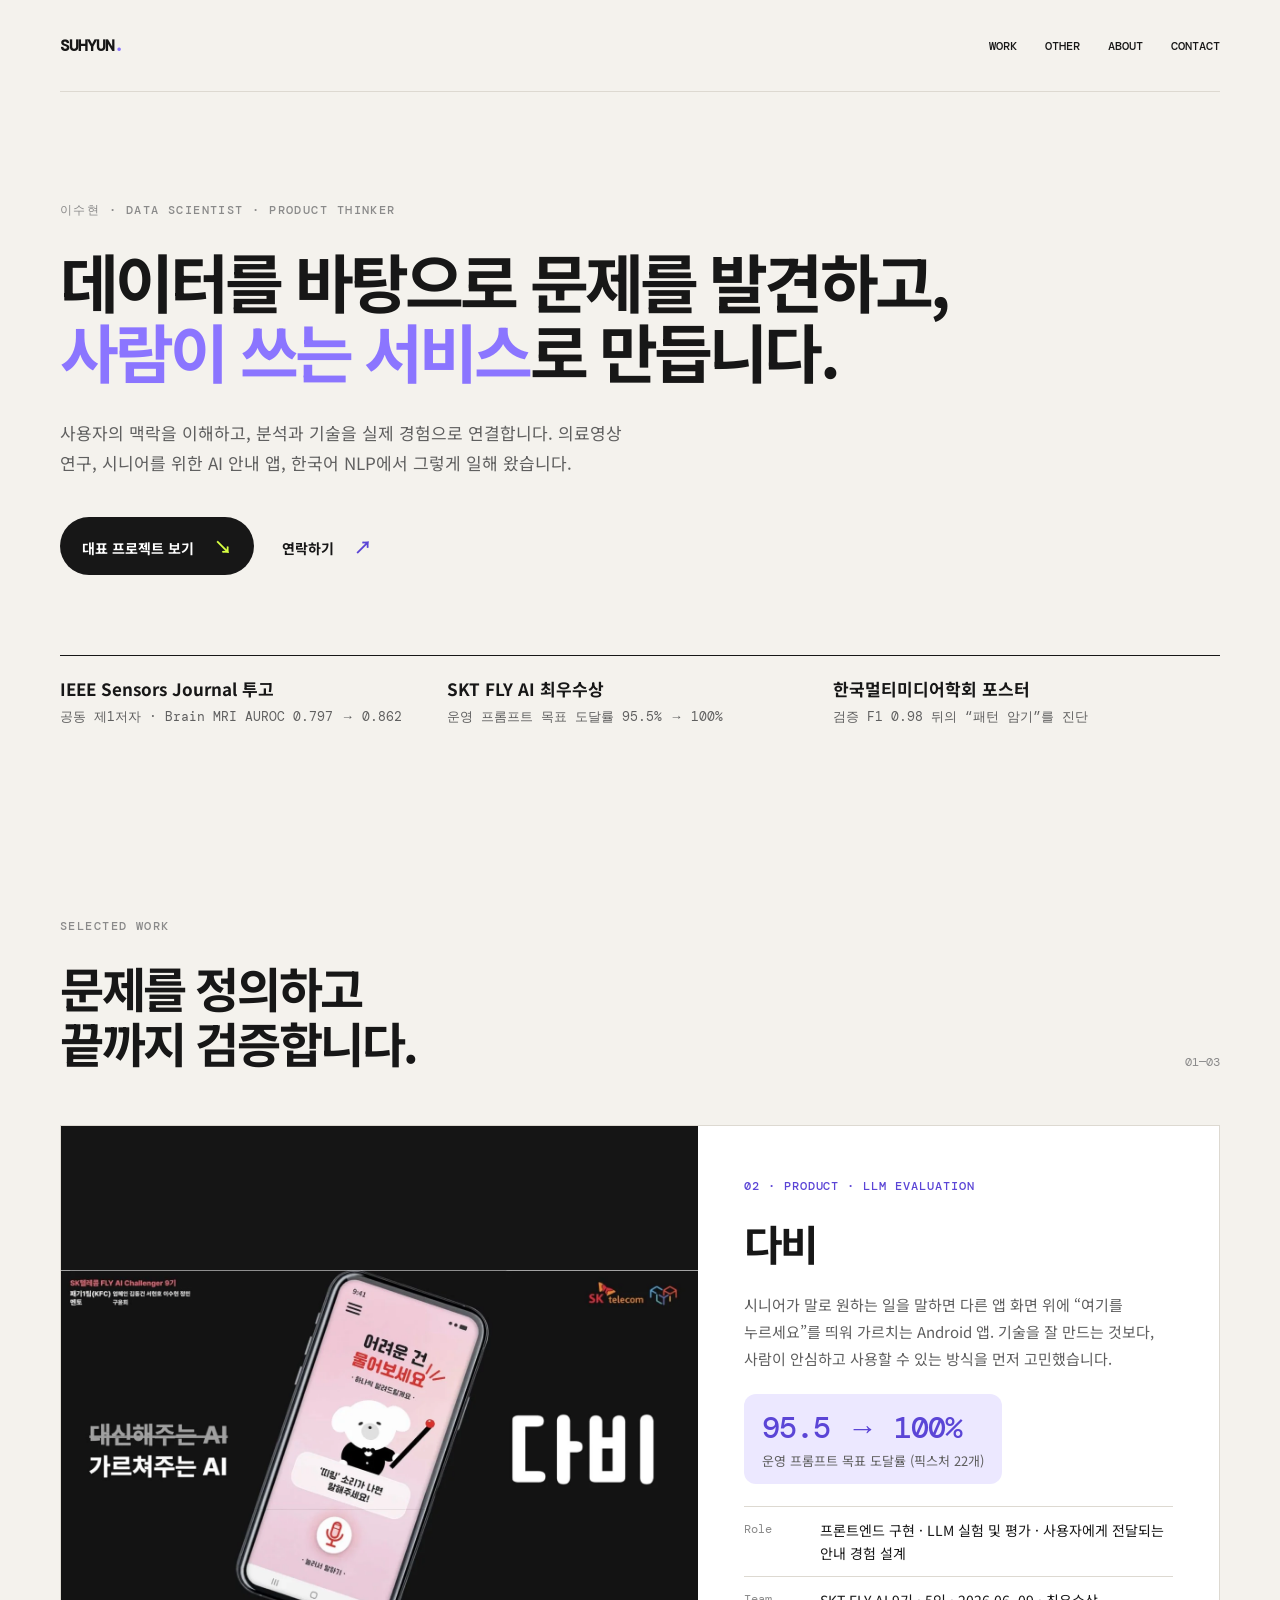
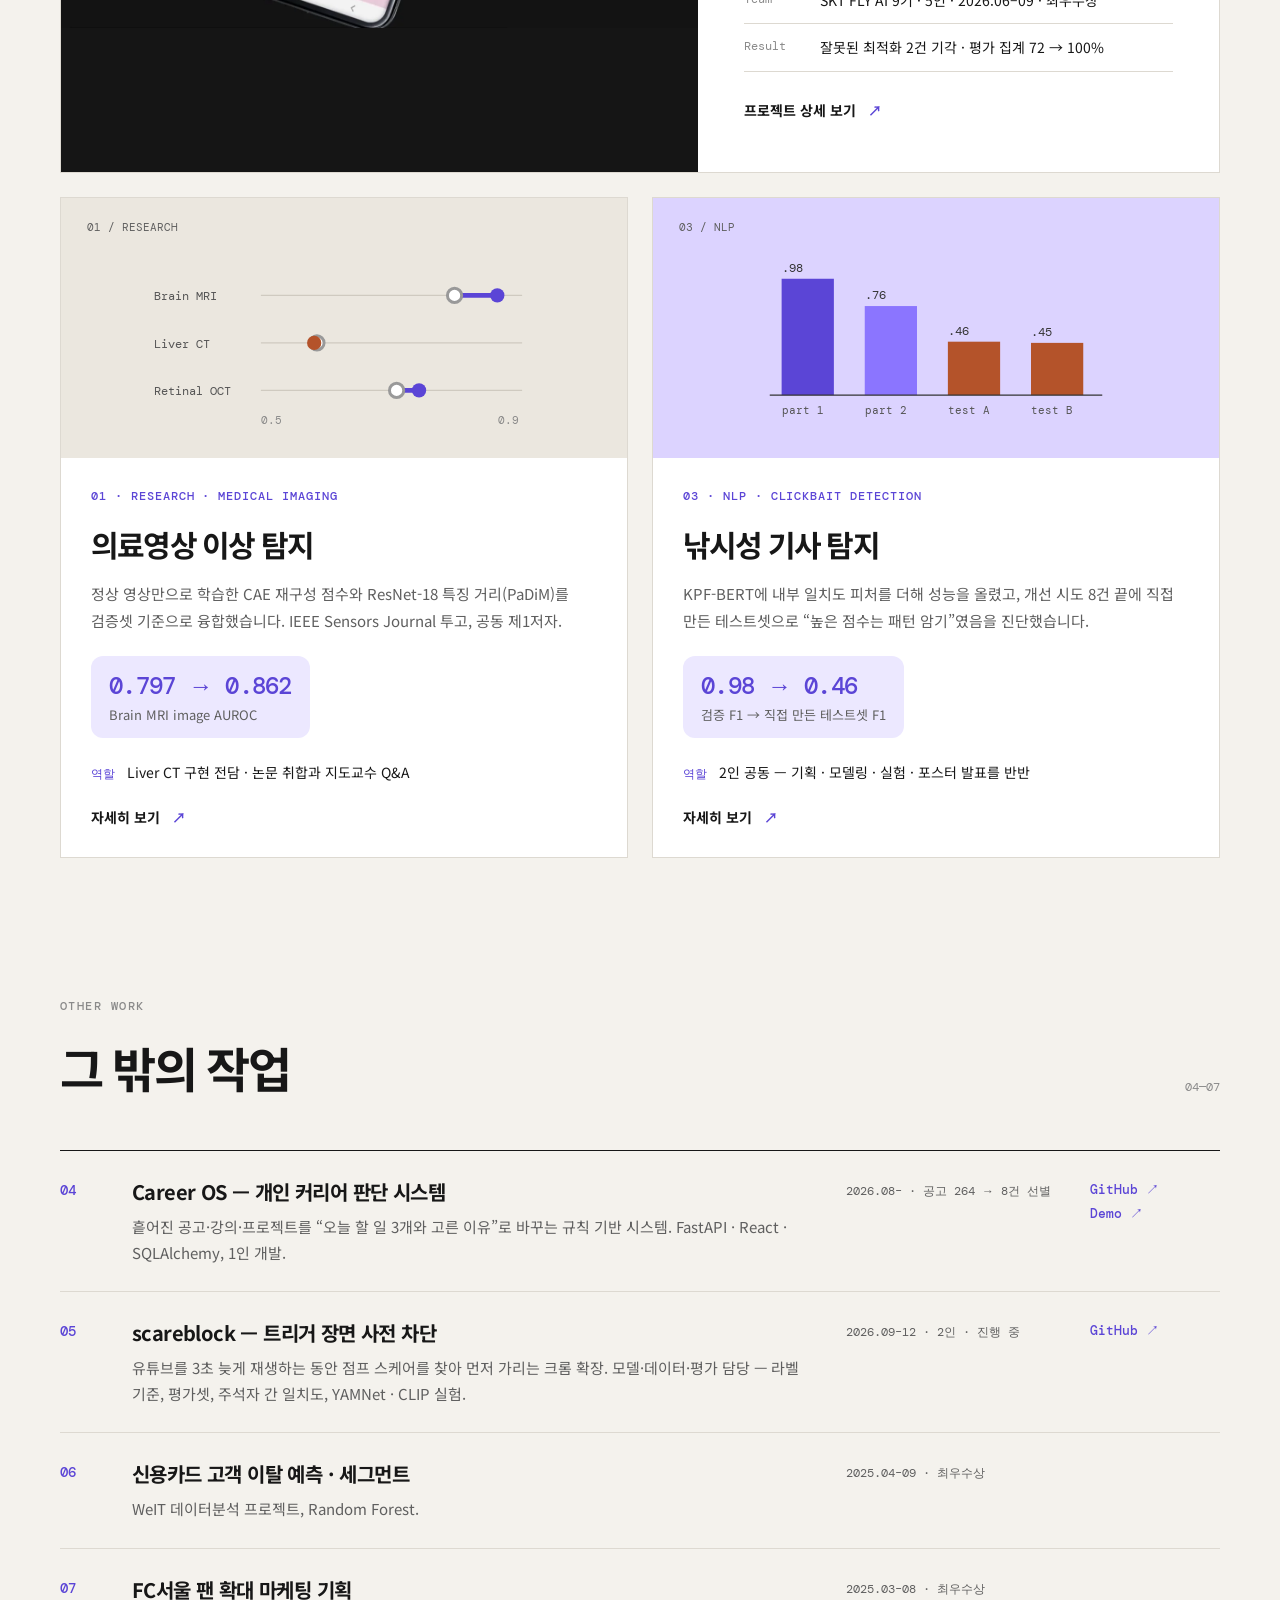
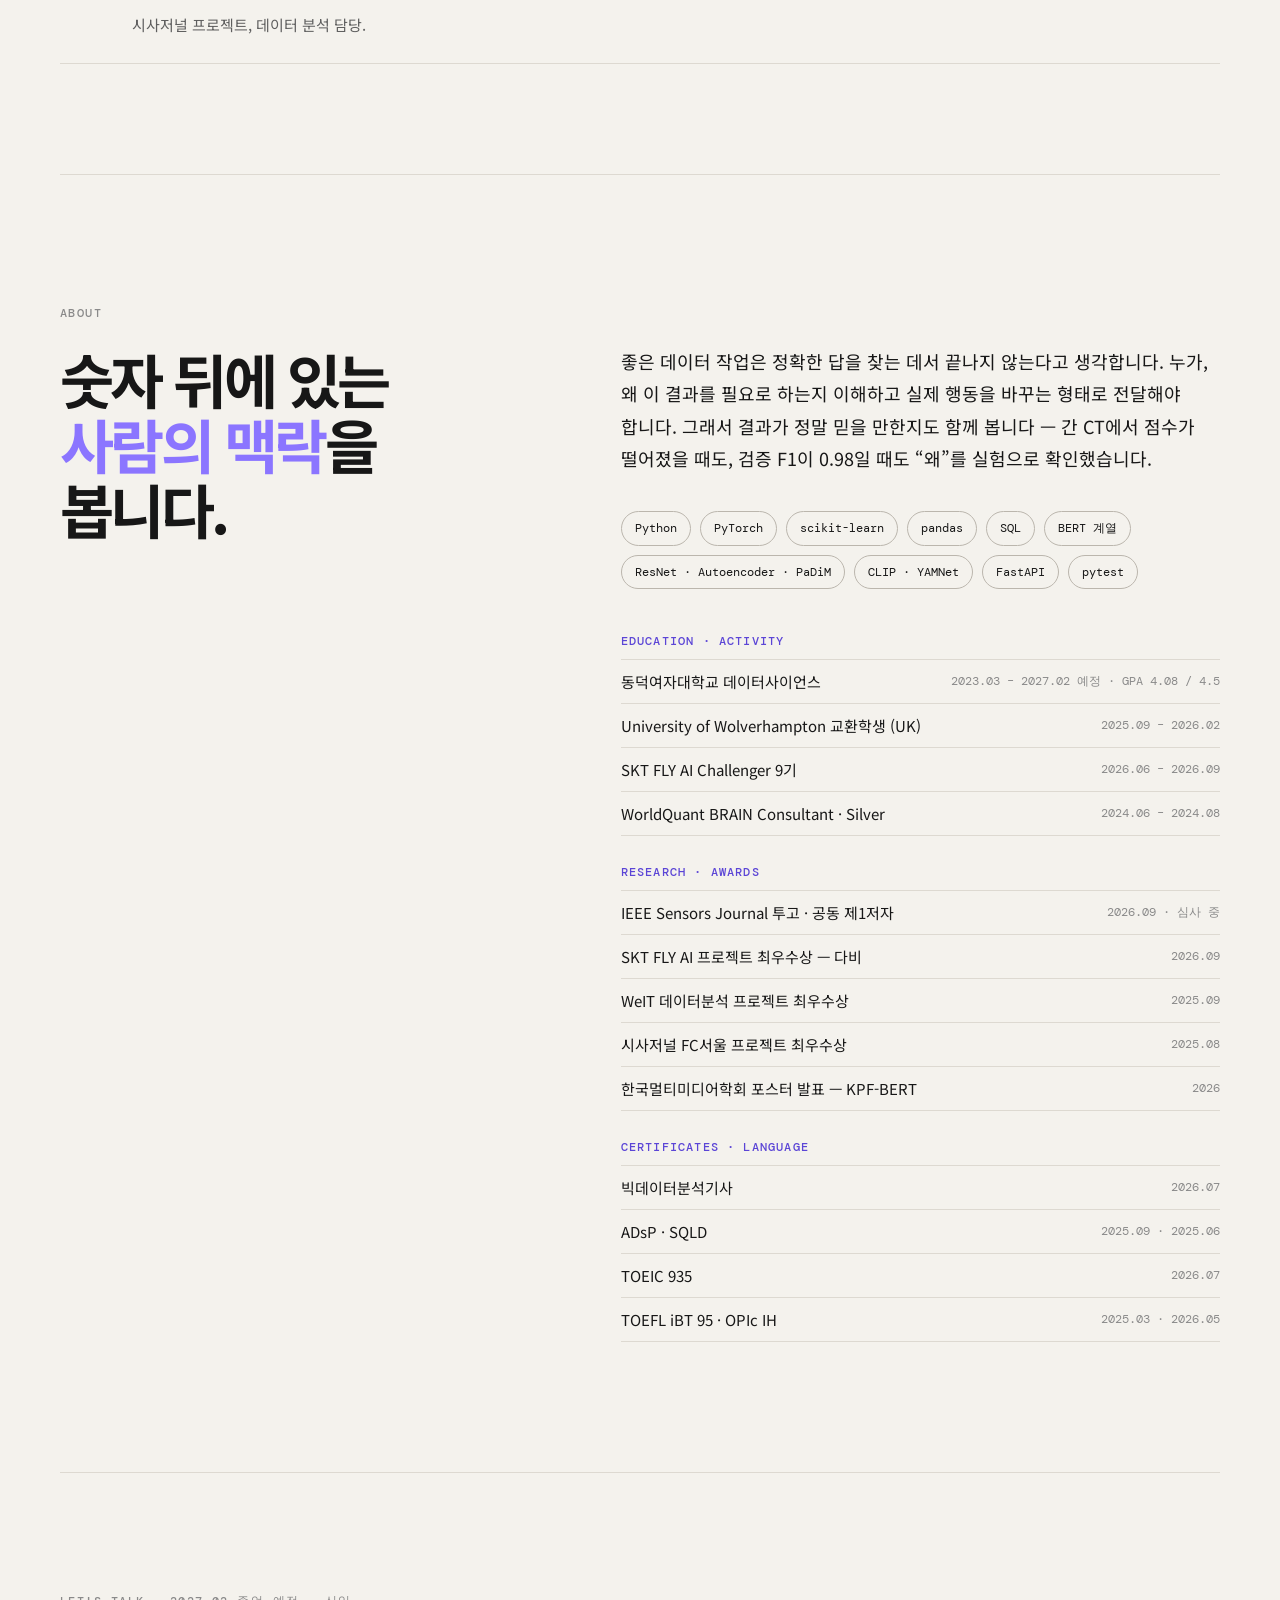
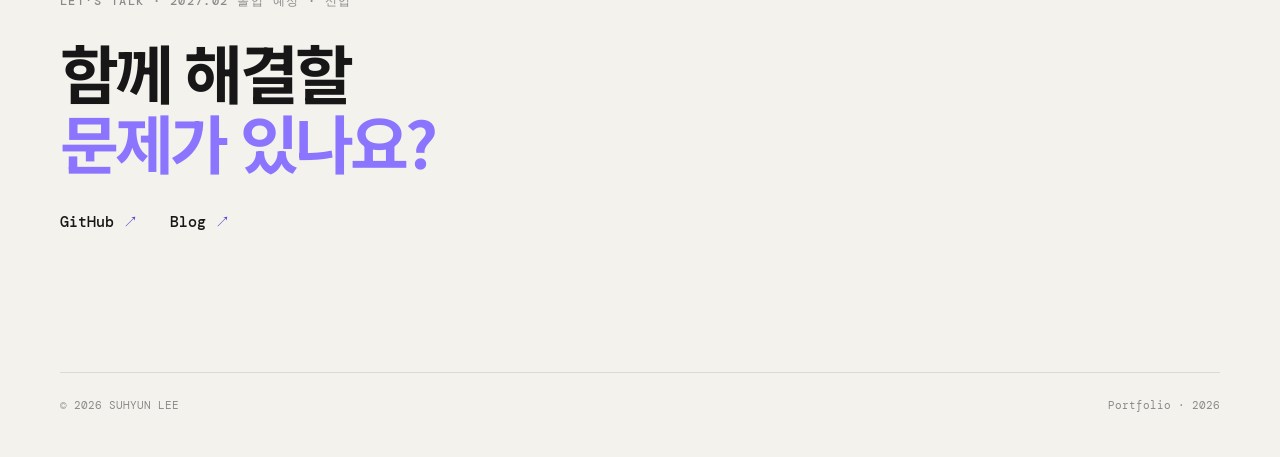
==== index.html @ e22edf0d "이수현 데이터 사이언티스트 포트폴리오 첫 배포 메인 + 대표 프로젝트 상세 3개(의료영상 이상 탐지 · 다비 · 낚시성 기사 탐지).  Co-Authored-By: Claude O" ====
<!doctype html>
<html lang="ko">
<head>
  <meta charset="UTF-8" />
  <meta name="viewport" content="width=device-width, initial-scale=1.0" />
  <meta name="description" content="이수현 — Data Scientist · Product Thinker. 데이터를 바탕으로 문제를 발견하고, 사람이 쓰는 서비스로 만듭니다." />
  <title>이수현 — Data Scientist</title>
  <link rel="preconnect" href="https://fonts.googleapis.com">
  <link rel="preconnect" href="https://fonts.gstatic.com" crossorigin>
  <link href="https://fonts.googleapis.com/css2?family=DM+Mono:wght@400;500&family=Manrope:wght@400;500;600;700;800&family=Noto+Sans+KR:wght@400;500;600;700;800&display=swap" rel="stylesheet">
  <link rel="stylesheet" href="style.css" />
</head>
<body>
  <header class="nav shell">
    <a class="brand" href="#top">SUHYUN<span>.</span></a>
    <nav aria-label="주요 메뉴">
      <a href="#work">Work</a><a href="#other">Other</a><a href="#about">About</a><a href="#contact">Contact</a>
    </nav>
  </header>

  <main id="top">
    <!-- HERO -->
    <section class="hero shell">
      <p class="eyebrow">이수현 · DATA SCIENTIST · PRODUCT THINKER</p>
      <h1>데이터를 바탕으로 문제를 발견하고,<br><em>사람이 쓰는 서비스</em>로 만듭니다.</h1>
      <p class="intro">사용자의 맥락을 이해하고, 분석과 기술을 실제 경험으로 연결합니다. 의료영상 연구, 시니어를 위한 AI 안내 앱, 한국어 NLP에서 그렇게 일해 왔습니다.</p>
      <div class="hero-actions"><a class="button primary" href="#work">대표 프로젝트 보기 <span>↘</span></a><a class="text-link" href="#contact">연락하기 <span>↗</span></a></div>
      <ul class="proof" aria-label="대표 성과">
        <li><b>IEEE Sensors Journal 투고</b><span>공동 제1저자 · Brain MRI AUROC 0.797 → 0.862</span></li>
        <li><b>SKT FLY AI 최우수상</b><span>운영 프롬프트 목표 도달률 95.5% → 100%</span></li>
        <li><b>한국멀티미디어학회 포스터</b><span>검증 F1 0.98 뒤의 “패턴 암기”를 진단</span></li>
      </ul>
    </section>

    <!-- SELECTED WORK -->
    <section class="work shell" id="work">
      <div class="section-heading"><div><p class="eyebrow">SELECTED WORK</p><h2>문제를 정의하고<br>끝까지 검증합니다.</h2></div><span class="count">01—03</span></div>

      <article class="project featured">
        <a class="project-visual shot" href="projects/davi.html" aria-label="다비 상세 보기">
          <img src="assets/davi-cover.webp" alt="다비 앱 첫 화면 — 대신해주는 AI가 아닌 가르쳐주는 AI" width="1400" height="788" loading="lazy">
        </a>
        <div class="project-copy">
          <p class="project-type">02 · PRODUCT · LLM EVALUATION</p>
          <h3>다비</h3>
          <p>시니어가 말로 원하는 일을 말하면 다른 앱 화면 위에 “여기를 누르세요”를 띄워 가르치는 Android 앱. 기술을 잘 만드는 것보다, 사람이 안심하고 사용할 수 있는 방식을 먼저 고민했습니다.</p>
          <div class="kpi"><b>95.5 → 100%</b><span>운영 프롬프트 목표 도달률 (픽스처 22개)</span></div>
          <dl>
            <div><dt>Role</dt><dd>프론트엔드 구현 · LLM 실험 및 평가 · 사용자에게 전달되는 안내 경험 설계</dd></div>
            <div><dt>Team</dt><dd>SKT FLY AI 9기 · 5인 · 2026.06–09 · 최우수상</dd></div>
            <div><dt>Result</dt><dd>잘못된 최적화 2건 기각 · 평가 집계 72 → 100%</dd></div>
          </dl>
          <a class="arrow-link" href="projects/davi.html">프로젝트 상세 보기 <span>↗</span></a>
        </div>
      </article>

      <div class="project-grid">
        <article class="project small">
          <a class="project-visual chart-visual" href="projects/anomaly-detection.html" aria-label="의료영상 이상 탐지 상세 보기">
            <span class="visual-label">01 / RESEARCH</span>
            <svg viewBox="0 0 320 150" role="img" aria-label="Image AUROC, 재구성 단독 대비 제안 방법: Brain MRI 0.797에서 0.862, Liver CT 0.586에서 0.582, Retinal OCT 0.708에서 0.742">
              <g font-family="DM Mono" font-size="10" fill="#555">
                <text x="0" y="38">Brain MRI</text><text x="0" y="78">Liver CT</text><text x="0" y="118">Retinal OCT</text>
              </g>
              <g stroke="#cfcac0"><line x1="90" y1="34" x2="310" y2="34"/><line x1="90" y1="74" x2="310" y2="74"/><line x1="90" y1="114" x2="310" y2="114"/></g>
              <line x1="253.1" y1="34" x2="289.1" y2="34" stroke="#5b45d6" stroke-width="4"/>
              <line x1="134.9" y1="74" x2="137.2" y2="74" stroke="#b4532a" stroke-width="4"/>
              <line x1="204.3" y1="114" x2="223.2" y2="114" stroke="#5b45d6" stroke-width="4"/>
              <g fill="#fff" stroke="#999" stroke-width="2.5"><circle cx="253.1" cy="34" r="6"/><circle cx="137.2" cy="74" r="6"/><circle cx="204.3" cy="114" r="6"/></g>
              <circle cx="289.1" cy="34" r="6" fill="#5b45d6"/><circle cx="134.9" cy="74" r="6" fill="#b4532a"/><circle cx="223.2" cy="114" r="6" fill="#5b45d6"/>
              <g font-family="DM Mono" font-size="9" fill="#888"><text x="90" y="142">0.5</text><text x="290" y="142">0.9</text></g>
            </svg>
          </a>
          <div class="project-copy">
            <p class="project-type">01 · RESEARCH · MEDICAL IMAGING</p>
            <h3>의료영상 이상 탐지</h3>
            <p>정상 영상만으로 학습한 CAE 재구성 점수와 ResNet-18 특징 거리(PaDiM)를 검증셋 기준으로 융합했습니다. IEEE Sensors Journal 투고, 공동 제1저자.</p>
            <div class="kpi small"><b>0.797 → 0.862</b><span>Brain MRI image AUROC</span></div>
            <p class="role"><b>역할</b> Liver CT 구현 전담 · 논문 취합과 지도교수 Q&amp;A</p>
            <a class="arrow-link" href="projects/anomaly-detection.html">자세히 보기 <span>↗</span></a>
          </div>
        </article>

        <article class="project small">
          <a class="project-visual chart-visual lav" href="projects/clickbait.html" aria-label="낚시성 기사 탐지 상세 보기">
            <span class="visual-label">03 / NLP</span>
            <svg viewBox="0 0 320 150" role="img" aria-label="KPF-BERT F1: 검증셋 part 1 0.98, part 2 0.76, 직접 만든 테스트셋 A 0.46, B 0.45">
              <g font-family="DM Mono" font-size="10" fill="#333">
                <rect x="30" y="20" width="44" height="98" fill="#5b45d6"/><text x="30" y="14">.98</text>
                <rect x="100" y="43" width="44" height="75" fill="#8b75ff"/><text x="100" y="37">.76</text>
                <rect x="170" y="73" width="44" height="45" fill="#b4532a"/><text x="170" y="67">.46</text>
                <rect x="240" y="74" width="44" height="44" fill="#b4532a"/><text x="240" y="68">.45</text>
                <g font-size="9" fill="#555"><text x="30" y="134">part 1</text><text x="100" y="134">part 2</text><text x="170" y="134">test A</text><text x="240" y="134">test B</text></g>
              </g>
              <line x1="20" y1="118" x2="300" y2="118" stroke="#333"/>
            </svg>
          </a>
          <div class="project-copy">
            <p class="project-type">03 · NLP · CLICKBAIT DETECTION</p>
            <h3>낚시성 기사 탐지</h3>
            <p>KPF-BERT에 내부 일치도 피처를 더해 성능을 올렸고, 개선 시도 8건 끝에 직접 만든 테스트셋으로 “높은 점수는 패턴 암기”였음을 진단했습니다.</p>
            <div class="kpi small"><b>0.98 → 0.46</b><span>검증 F1 → 직접 만든 테스트셋 F1</span></div>
            <p class="role"><b>역할</b> 2인 공동 — 기획 · 모델링 · 실험 · 포스터 발표를 반반</p>
            <a class="arrow-link" href="projects/clickbait.html">자세히 보기 <span>↗</span></a>
          </div>
        </article>
      </div>
    </section>

    <!-- OTHER WORK -->
    <section class="other shell" id="other">
      <div class="section-heading"><div><p class="eyebrow">OTHER WORK</p><h2>그 밖의 작업</h2></div><span class="count">04—07</span></div>
      <ul class="other-list">
        <li>
          <span class="num">04</span>
          <div><h3>Career OS — 개인 커리어 판단 시스템</h3><p>흩어진 공고·강의·프로젝트를 “오늘 할 일 3개와 고른 이유”로 바꾸는 규칙 기반 시스템. FastAPI · React · SQLAlchemy, 1인 개발.</p></div>
          <span class="meta">2026.08– · 공고 264 → 8건 선별</span>
          <span class="links"><a href="https://github.com/nocked115/career-os-portfolio" target="_blank" rel="noopener">GitHub ↗</a><a href="https://nocked115.github.io/career-os-portfolio/" target="_blank" rel="noopener">Demo ↗</a></span>
        </li>
        <li>
          <span class="num">05</span>
          <div><h3>scareblock — 트리거 장면 사전 차단</h3><p>유튜브를 3초 늦게 재생하는 동안 점프 스케어를 찾아 먼저 가리는 크롬 확장. 모델·데이터·평가 담당 — 라벨 기준, 평가셋, 주석자 간 일치도, YAMNet · CLIP 실험.</p></div>
          <span class="meta">2026.09–12 · 2인 · 진행 중</span>
          <span class="links"><a href="https://github.com/scareblock/scareblock" target="_blank" rel="noopener">GitHub ↗</a></span>
        </li>
        <li>
          <span class="num">06</span>
          <div><h3>신용카드 고객 이탈 예측 · 세그먼트</h3><p>WeIT 데이터분석 프로젝트, Random Forest. <!-- TODO: 데이터 규모 · 본인 역할 · 성능 지표 --></p></div>
          <span class="meta">2025.04–09 · 최우수상</span>
          <span class="links"></span>
        </li>
        <li>
          <span class="num">07</span>
          <div><h3>FC서울 팬 확대 마케팅 기획</h3><p>시사저널 프로젝트, 데이터 분석 담당. <!-- TODO: 분석 데이터 · 핵심 인사이트 --></p></div>
          <span class="meta">2025.03–08 · 최우수상</span>
          <span class="links"></span>
        </li>
      </ul>
    </section>

    <!-- ABOUT -->
    <section class="about shell" id="about">
      <div><p class="eyebrow">ABOUT</p><h2>숫자 뒤에 있는<br><em>사람의 맥락</em>을<br>봅니다.</h2></div>
      <div class="about-copy">
        <p>좋은 데이터 작업은 정확한 답을 찾는 데서 끝나지 않는다고 생각합니다. 누가, 왜 이 결과를 필요로 하는지 이해하고 실제 행동을 바꾸는 형태로 전달해야 합니다. 그래서 결과가 정말 믿을 만한지도 함께 봅니다 — 간 CT에서 점수가 떨어졌을 때도, 검증 F1이 0.98일 때도 “왜”를 실험으로 확인했습니다.</p>
        <div class="skills" aria-label="기술 스택">
          <span>Python</span><span>PyTorch</span><span>scikit-learn</span><span>pandas</span><span>SQL</span><span>BERT 계열</span><span>ResNet · Autoencoder · PaDiM</span><span>CLIP · YAMNet</span><span>FastAPI</span><span>pytest</span>
        </div>
        <div class="facts">
          <div><h4>Education · Activity</h4><ul>
            <li>동덕여자대학교 데이터사이언스 <small>2023.03 – 2027.02 예정 · GPA 4.08 / 4.5</small></li>
            <li>University of Wolverhampton 교환학생 (UK) <small>2025.09 – 2026.02</small></li>
            <li>SKT FLY AI Challenger 9기 <small>2026.06 – 2026.09</small></li>
            <li>WorldQuant BRAIN Consultant · Silver <small>2024.06 – 2024.08</small></li>
          </ul></div>
          <div><h4>Research · Awards</h4><ul>
            <li>IEEE Sensors Journal 투고 · 공동 제1저자 <small>2026.09 · 심사 중</small></li>
            <li>SKT FLY AI 프로젝트 최우수상 — 다비 <small>2026.09</small></li>
            <li>WeIT 데이터분석 프로젝트 최우수상 <small>2025.09</small></li>
            <li>시사저널 FC서울 프로젝트 최우수상 <small>2025.08</small></li>
            <li>한국멀티미디어학회 포스터 발표 — KPF-BERT <small>2026</small></li>
          </ul></div>
          <div><h4>Certificates · Language</h4><ul>
            <li>빅데이터분석기사 <small>2026.07</small></li>
            <li>ADsP · SQLD <small>2025.09 · 2025.06</small></li>
            <li>TOEIC 935 <small>2026.07</small></li>
            <li>TOEFL iBT 95 · OPIc IH <small>2025.03 · 2026.05</small></li>
          </ul></div>
        </div>
      </div>
    </section>

    <!-- CONTACT -->
    <section class="contact shell" id="contact">
      <p class="eyebrow">LET'S TALK · 2027.02 졸업 예정 · 신입</p>
      <h2>함께 해결할<br><em>문제가 있나요?</em></h2>
      <!-- TODO: 실제 이메일로 교체 (href="mailto:...") -->
      <!-- <a class="contact-mail" href="mailto:EMAIL">EMAIL <span class="arrow">↗</span></a> -->
      <ul class="contact-links">
        <li><a href="https://github.com/nocked115" target="_blank" rel="noopener">GitHub <span>↗</span></a></li>
        <li><a href="https://velog.io/@hyunnnsle/posts" target="_blank" rel="noopener">Blog <span>↗</span></a></li>
        <!-- TODO: 이력서 PDF 링크 -->
        <!-- <li><a href="RESUME.pdf" target="_blank" rel="noopener">Resume <span>↗</span></a></li> -->
      </ul>
    </section>
  </main>
  <footer class="shell"><span>© 2026 SUHYUN LEE</span><span>Portfolio · 2026</span></footer>
  <script src="script.js"></script>
</body>
</html>
---- style.css ----
:root {
  --ink: #171717;
  --muted: #5f5f5f;
  --soft: #8a8a8a;
  --line: #ddd9d1;
  --paper: #f4f2ed;
  --card: #ffffff;
  --acid: #d7ff42;
  --lav: #dcd3ff;
  --violet: #8b75ff;      /* 큰 글씨 · 장식용 */
  --violet-ink: #5b45d6;  /* 작은 글씨용 (대비 확보) */
  --warn: #b4532a;
  --warn-soft: #f7e8e1;
  --violet-soft: #ece8ff;
}

* { box-sizing: border-box; }
html { scroll-behavior: smooth; }
body { margin: 0; background: var(--paper); color: var(--ink); font-family: 'Noto Sans KR', 'Manrope', sans-serif; -webkit-font-smoothing: antialiased; word-break: keep-all; overflow-wrap: break-word; }
a { color: inherit; text-decoration: none; }
a:focus-visible { outline: 2px solid var(--violet-ink); outline-offset: 3px; }
img { max-width: 100%; height: auto; display: block; }
.shell { width: min(1160px, calc(100% - 48px)); margin: auto; }

/* NAV */
.nav { height: 92px; display: flex; align-items: center; justify-content: space-between; border-bottom: 1px solid var(--line); }
.brand { font: 700 16px 'DM Mono'; letter-spacing: -.06em; }
.brand span { color: var(--violet); }
.nav nav { display: flex; gap: 28px; font: 500 12px 'DM Mono'; text-transform: uppercase; }
.nav nav a:hover { color: var(--violet-ink); }

/* HERO */
.hero { padding: 110px 0 90px; display: flex; flex-direction: column; justify-content: center; }
.eyebrow { font: 500 12px 'DM Mono'; letter-spacing: .12em; color: var(--soft); margin: 0 0 26px; }
.hero h1, .about h2, .contact h2 { font-size: clamp(34px, 5vw, 66px); line-height: 1.1; letter-spacing: -.06em; margin: 0; font-weight: 700; }
.hero h1 em, .about h2 em, .contact h2 em { font-style: normal; color: var(--violet); }
.intro { max-width: 600px; color: var(--muted); line-height: 1.8; margin: 32px 0 38px; font-size: 17px; }
.hero-actions { display: flex; align-items: center; gap: 28px; flex-wrap: wrap; }
.button { padding: 16px 22px; border-radius: 100px; font-size: 14px; font-weight: 700; }
.button.primary { background: var(--ink); color: white; }
.button span, .text-link span, .contact-mail span.arrow { color: var(--acid); margin-left: 16px; font-size: 18px; }
.text-link { font-size: 14px; font-weight: 700; }
.text-link span { color: var(--violet-ink); }
.proof { list-style: none; padding: 0; margin: 80px 0 0; display: grid; grid-template-columns: repeat(3, 1fr); border-top: 1px solid var(--ink); }
.proof li { padding: 20px 24px 0 0; display: flex; flex-direction: column; gap: 6px; }
.proof b { font-size: 17px; }
.proof span { font: 13px 'DM Mono'; color: var(--muted); line-height: 1.6; }

/* SECTIONS */
.work { padding: 100px 0; }
.section-heading { display: flex; justify-content: space-between; align-items: end; margin-bottom: 55px; gap: 24px; }
.section-heading h2 { font-size: clamp(32px, 4vw, 48px); line-height: 1.15; letter-spacing: -.05em; margin: 0; }
.count { font: 12px 'DM Mono'; color: var(--soft); }

/* PROJECT CARDS */
.project { display: grid; grid-template-columns: 1.1fr .9fr; background: var(--card); border: 1px solid var(--line); }
.project-visual { min-height: 440px; position: relative; overflow: hidden; display: block; }
.project-visual.shot { background: #151515; display: flex; align-items: center; }
.project-visual.shot img { width: 100%; transition: transform .4s ease; }
.project-visual.shot:hover img { transform: scale(1.02); }
.chart-visual { background: #ebe7df; display: flex; align-items: center; justify-content: center; padding: 56px 28px 24px; }
.chart-visual.lav { background: var(--lav); }
.chart-visual svg { width: 100%; max-width: 380px; }
.visual-label { position: absolute; top: 22px; left: 26px; font: 11px 'DM Mono'; color: var(--muted); }
.project-copy { padding: 52px 46px; display: flex; flex-direction: column; align-items: flex-start; }
.project-type { font: 500 12px 'DM Mono'; color: var(--violet-ink); letter-spacing: .08em; margin: 0 0 18px; }
.project h3 { font-size: 42px; letter-spacing: -.06em; margin: 0 0 18px; }
.project-copy > p:not(.project-type) { color: var(--muted); line-height: 1.8; font-size: 15px; margin: 0 0 22px; }
.kpi { background: var(--violet-soft); border-radius: 12px; padding: 14px 18px; margin: 0 0 22px; display: flex; flex-direction: column; gap: 4px; }
.kpi b { font: 500 30px 'DM Mono'; color: var(--violet-ink); letter-spacing: -.03em; }
.kpi span { font-size: 13px; color: var(--muted); }
.kpi.small b { font-size: 24px; }
.project dl { width: 100%; margin: auto 0 28px; border-top: 1px solid var(--line); }
.project dl div { display: flex; gap: 12px; padding: 12px 0; border-bottom: 1px solid var(--line); font-size: 14px; }
.project dt { width: 64px; flex: none; color: var(--soft); font: 12px 'DM Mono'; padding-top: 2px; }
.project dd { margin: 0; line-height: 1.6; }
.role { font-size: 14px !important; color: var(--ink) !important; }
.role b { font: 500 12px 'DM Mono'; color: var(--violet-ink); margin-right: 8px; }
.arrow-link { font-size: 14px; font-weight: 700; margin-top: auto; }
.arrow-link span { color: var(--violet-ink); margin-left: 8px; }
.project-grid { display: grid; grid-template-columns: 1fr 1fr; gap: 24px; margin-top: 24px; }
.project.small { display: flex; flex-direction: column; }
.project.small .project-visual { min-height: 260px; }
.project.small .project-copy { padding: 30px; flex: 1; }
.project.small h3 { font-size: 30px; margin-bottom: 14px; }

/* OTHER WORK */
.other { padding: 40px 0 110px; }
.other-list { list-style: none; margin: 0; padding: 0; border-top: 1px solid var(--ink); }
.other-list li { display: grid; grid-template-columns: 48px 1fr 220px 130px; gap: 24px; padding: 26px 0; border-bottom: 1px solid var(--line); align-items: start; }
.other-list .num { font: 500 14px 'DM Mono'; color: var(--violet-ink); padding-top: 4px; }
.other-list h3 { font-size: 20px; margin: 0 0 8px; letter-spacing: -.03em; }
.other-list p { margin: 0; color: var(--muted); line-height: 1.7; font-size: 15px; }
.other-list .meta { font: 12px 'DM Mono'; color: var(--muted); padding-top: 5px; line-height: 1.6; }
.other-list .links { display: flex; flex-direction: column; gap: 6px; font: 500 13px 'DM Mono'; padding-top: 4px; }
.other-list .links a { color: var(--violet-ink); }
.todo { display: inline-block; font: 500 12px 'DM Mono'; color: var(--warn); background: var(--warn-soft); border-radius: 6px; padding: 2px 8px; }

/* ABOUT */
.about { padding: 130px 0; display: grid; grid-template-columns: .9fr 1.1fr; gap: 70px; border-top: 1px solid var(--line); }
.about h2 { font-size: clamp(36px, 4.6vw, 64px); }
.about-copy { padding-top: 40px; }
.about-copy > p { font-size: 18px; line-height: 1.8; margin: 0 0 36px; }
.skills { display: flex; flex-wrap: wrap; gap: 9px; margin-bottom: 44px; }
.skills span { border: 1px solid #bbb6ad; border-radius: 100px; padding: 8px 13px; font: 12px 'DM Mono'; }
.facts { display: grid; gap: 28px; }
.facts h4 { font: 500 12px 'DM Mono'; letter-spacing: .1em; color: var(--violet-ink); text-transform: uppercase; margin: 0 0 10px; }
.facts ul { list-style: none; margin: 0; padding: 0; border-top: 1px solid var(--line); }
.facts li { padding: 11px 0; border-bottom: 1px solid var(--line); font-size: 15px; display: flex; justify-content: space-between; gap: 16px; }
.facts small { font: 12px 'DM Mono'; color: var(--soft); white-space: nowrap; padding-top: 2px; }

/* CONTACT */
.contact { padding: 120px 0 140px; border-top: 1px solid var(--line); }
.contact-mail { display: inline-block; margin-top: 50px; font: 500 clamp(22px, 3vw, 40px) 'DM Mono'; border-bottom: 1px solid var(--ink); padding-bottom: 8px; }
.contact-links { list-style: none; padding: 0; margin: 36px 0 0; display: flex; gap: 32px; flex-wrap: wrap; font: 500 15px 'DM Mono'; }
.contact-links span { color: var(--violet-ink); }
footer { border-top: 1px solid var(--line); padding: 25px 0 45px; display: flex; justify-content: space-between; color: var(--soft); font: 11px 'DM Mono'; }

/* ===== PROJECT DETAIL PAGES ===== */
.back { font: 500 12px 'DM Mono'; text-transform: uppercase; }
.case-hero { padding: 90px 0 60px; }
.case-hero h1 { font-size: clamp(36px, 5.2vw, 68px); line-height: 1.15; letter-spacing: -.055em; margin: 0 0 24px; }
.case-hero h1 em { font-style: normal; color: var(--violet); }
.case-hero .lede { font-size: 18px; line-height: 1.8; color: var(--muted); max-width: 760px; margin: 0; }
.case-meta { display: grid; grid-template-columns: repeat(4, 1fr); margin: 48px 0 0; border-top: 1px solid var(--ink); }
.case-meta div { padding: 16px 20px 0 0; }
.case-meta dt { font: 500 11px 'DM Mono'; letter-spacing: .1em; color: var(--soft); margin-bottom: 6px; }
.case-meta dd { margin: 0; font-size: 15px; line-height: 1.6; }
.kpi-row { display: grid; grid-template-columns: repeat(3, 1fr); gap: 16px; margin: 0 0 20px; }
.kpi-row .kpi { margin: 0; background: var(--card); border: 1px solid var(--line); }
.kpi-row .kpi.warn b { color: var(--warn); }
.case-section { display: grid; grid-template-columns: 220px 1fr; gap: 48px; padding: 64px 0; border-top: 1px solid var(--line); }
.case-section > h2 { font: 500 13px 'DM Mono'; letter-spacing: .1em; color: var(--violet-ink); margin: 6px 0 0; text-transform: uppercase; }
.case-section > h2 small { display: block; font-family: 'Noto Sans KR'; font-size: 22px; letter-spacing: -.03em; color: var(--ink); text-transform: none; margin-top: 8px; font-weight: 700; }
.case-body > p { font-size: 17px; line-height: 1.85; margin: 0 0 20px; }
.case-body h3 { font-size: 22px; letter-spacing: -.03em; margin: 36px 0 12px; }
.case-body h3:first-child { margin-top: 0; }
.case-body ul.bullets { margin: 0 0 20px; padding-left: 20px; }
.case-body ul.bullets li { font-size: 16px; line-height: 1.8; margin-bottom: 6px; }
.case-body ul.bullets li::marker { color: var(--violet-ink); }
.note { font-size: 14px !important; color: var(--muted); background: #ebe7df; border-radius: 10px; padding: 12px 16px; line-height: 1.7 !important; }
.steps { display: grid; grid-template-columns: repeat(3, 1fr); gap: 14px; margin: 8px 0 24px; counter-reset: step; }
.steps > div { background: var(--card); border: 1px solid var(--line); border-radius: 14px; padding: 20px; display: flex; flex-direction: column; gap: 8px; }
.steps b { font: 500 11px 'DM Mono'; color: var(--violet-ink); letter-spacing: .1em; }
.steps h4 { margin: 0; font-size: 19px; letter-spacing: -.02em; }
.steps p { margin: 0; font-size: 14px; color: var(--muted); line-height: 1.7; }
.steps code { font: 12px 'DM Mono'; color: var(--violet-ink); background: var(--violet-soft); border-radius: 6px; padding: 8px 10px; margin-top: auto; white-space: pre-wrap; }
.table-wrap { overflow-x: auto; margin: 8px 0 24px; }
table { width: 100%; border-collapse: collapse; font-size: 15px; min-width: 520px; }
th { text-align: left; font: 500 12px 'DM Mono'; color: var(--soft); padding: 10px 12px 10px 0; border-bottom: 1px solid var(--ink); }
td { padding: 12px 12px 12px 0; border-bottom: 1px solid var(--line); line-height: 1.55; vertical-align: top; }
td.num, th.num { text-align: right; font-family: 'DM Mono'; }
td.good { color: var(--violet-ink); font-weight: 600; }
td.bad { color: var(--warn); }
.figure { margin: 8px 0 28px; }
.figure img, .figure svg { border-radius: 14px; background: var(--card); border: 1px solid var(--line); width: 100%; }
.figure.dark img { background: #151515; }
.figure figcaption { font-size: 13px; color: var(--muted); margin-top: 10px; line-height: 1.6; }
.figure-pair { display: grid; grid-template-columns: 1.25fr 1fr; gap: 16px; align-items: start; }
.cards { display: grid; grid-template-columns: repeat(2, 1fr); gap: 14px; margin: 8px 0 24px; }
.cards > div { background: var(--card); border: 1px solid var(--line); border-radius: 14px; padding: 20px 22px; }
.cards h4 { margin: 0 0 8px; font-size: 17px; letter-spacing: -.02em; }
.cards p { margin: 0; font-size: 14px; color: var(--muted); line-height: 1.75; }
.cards .tag { font: 500 11px 'DM Mono'; color: var(--violet-ink); display: block; margin-bottom: 8px; letter-spacing: .08em; }
.lessons { background: var(--ink); color: #fff; border-radius: 16px; padding: 28px 30px; display: grid; grid-template-columns: repeat(3, 1fr); gap: 28px; }
.lessons b { font: 500 11px 'DM Mono'; color: var(--acid); letter-spacing: .1em; display: block; margin-bottom: 8px; }
.lessons p { margin: 0; font-size: 17px; font-weight: 700; line-height: 1.6; }
.case-next { display: flex; justify-content: space-between; gap: 20px; padding: 48px 0 60px; border-top: 1px solid var(--ink); font-weight: 700; }
.case-next a span { color: var(--violet-ink); }
.case-next small { display: block; font: 12px 'DM Mono'; color: var(--soft); margin-bottom: 6px; font-weight: 400; }

@media (max-width: 900px) {
  .other-list li { grid-template-columns: 40px 1fr; }
  .other-list .meta, .other-list .links { grid-column: 2; padding-top: 0; }
  .other-list .links { flex-direction: row; gap: 16px; }
  .case-section { grid-template-columns: 1fr; gap: 20px; }
  .case-meta { grid-template-columns: repeat(2, 1fr); }
  .figure-pair { grid-template-columns: 1fr; }
}
@media (max-width: 720px) {
  .shell { width: min(100% - 32px, 560px); }
  .nav { height: 74px; }
  .nav nav { gap: 14px; font-size: 11px; }
  .hero { padding: 72px 0 60px; }
  .proof { grid-template-columns: 1fr; margin-top: 56px; }
  .project, .about { grid-template-columns: 1fr; }
  .project-visual { min-height: 0; }
  .project-visual.shot { min-height: 0; }
  .chart-visual { min-height: 240px !important; }
  .project-copy { padding: 30px 22px; }
  .project h3 { font-size: 34px; }
  .project-grid { grid-template-columns: 1fr; }
  .about { padding: 80px 0; gap: 20px; }
  .about-copy { padding-top: 0; }
  .facts li { flex-direction: column; gap: 2px; }
  .contact { padding: 80px 0 100px; }
  footer { display: block; }
  footer span { display: block; margin-bottom: 10px; }
  .kpi-row, .steps, .cards, .lessons { grid-template-columns: 1fr; }
  .case-meta { grid-template-columns: 1fr; }
  .case-hero { padding: 60px 0 40px; }
  .case-section { padding: 44px 0; }
  .case-next { flex-direction: column; }
}
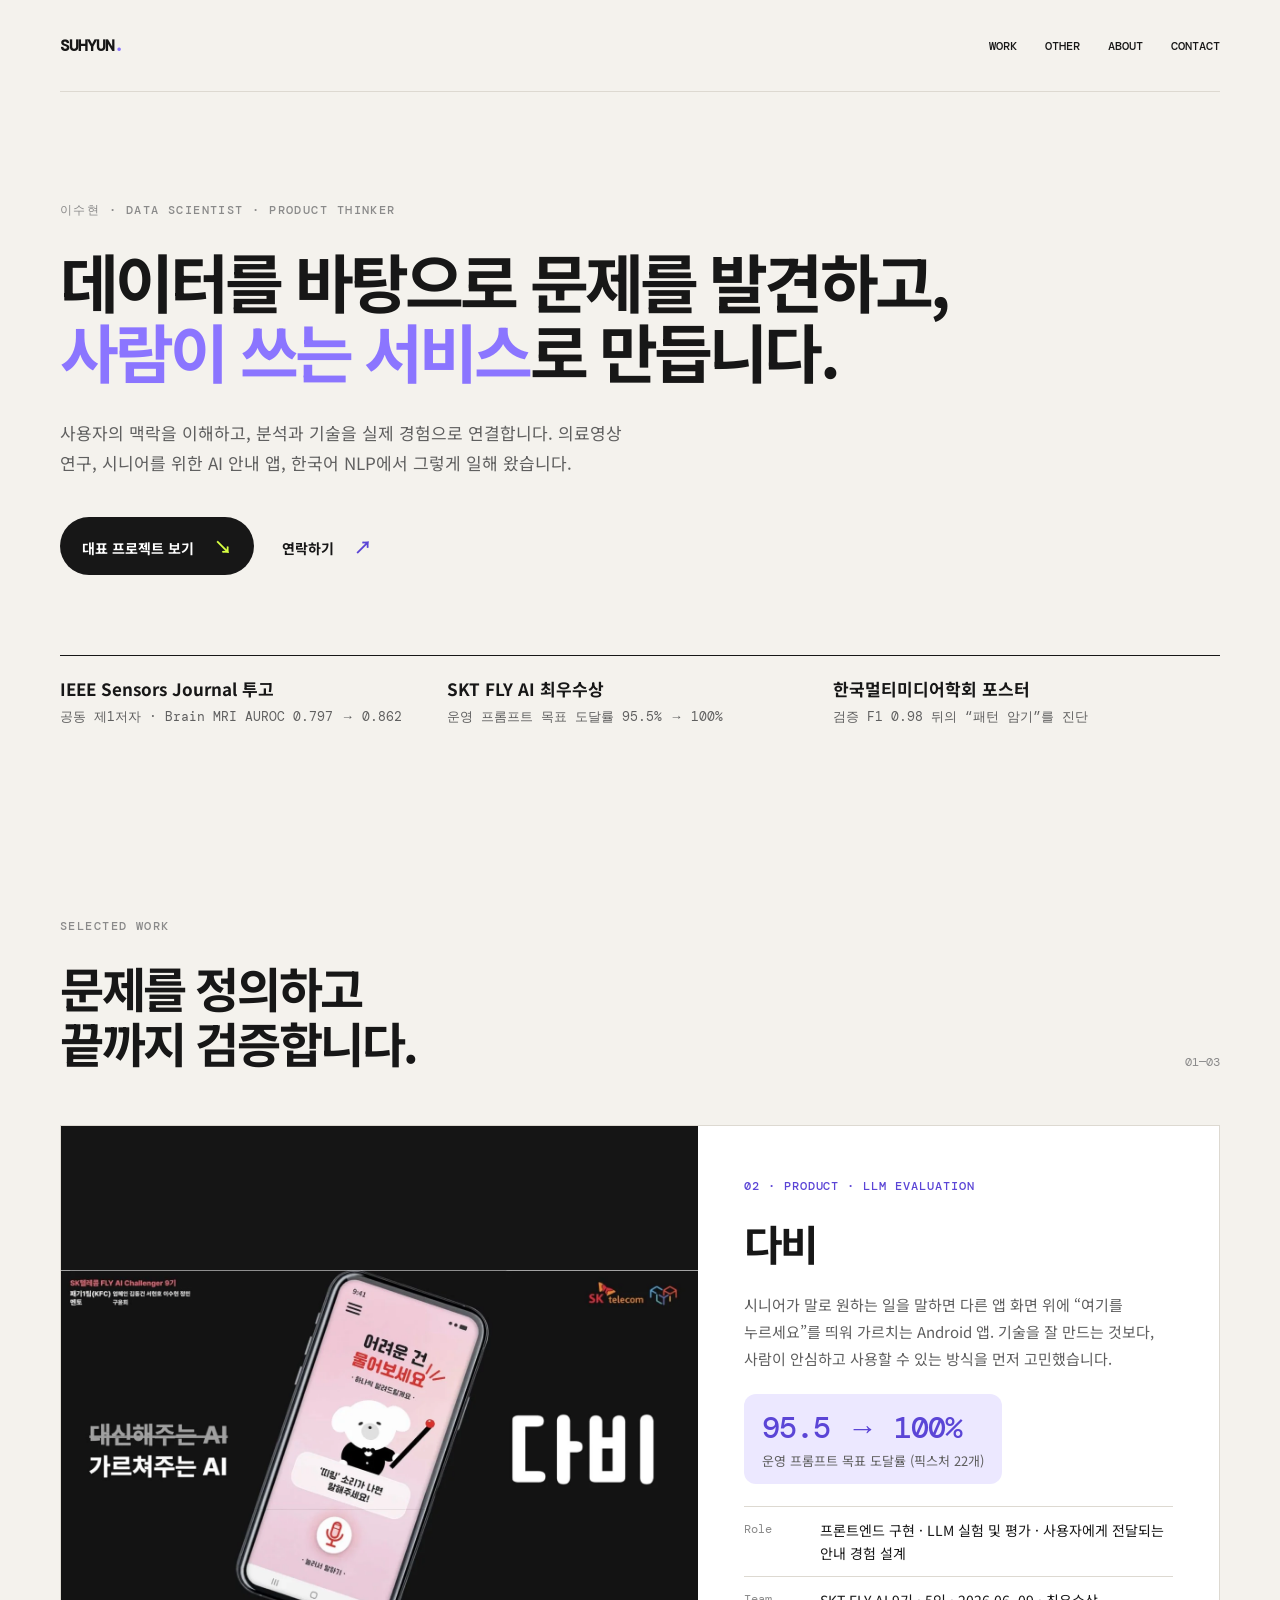
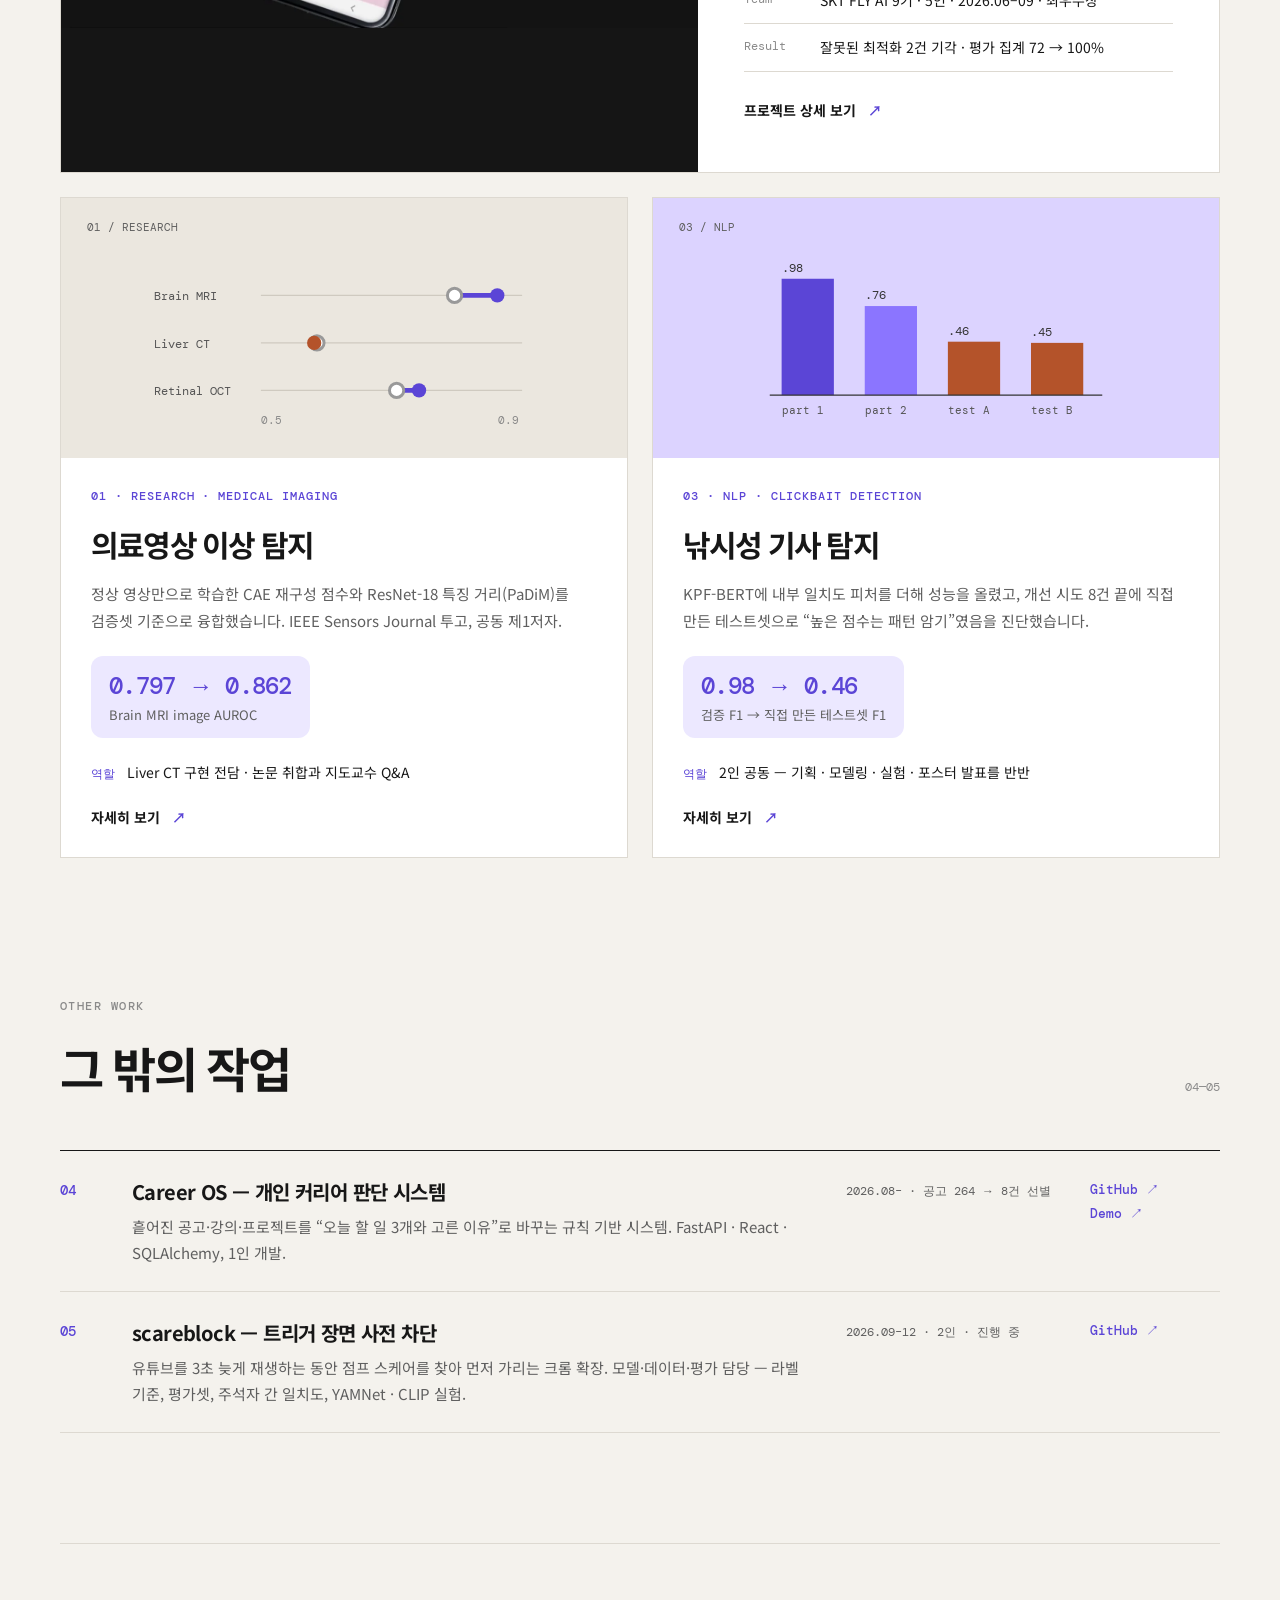
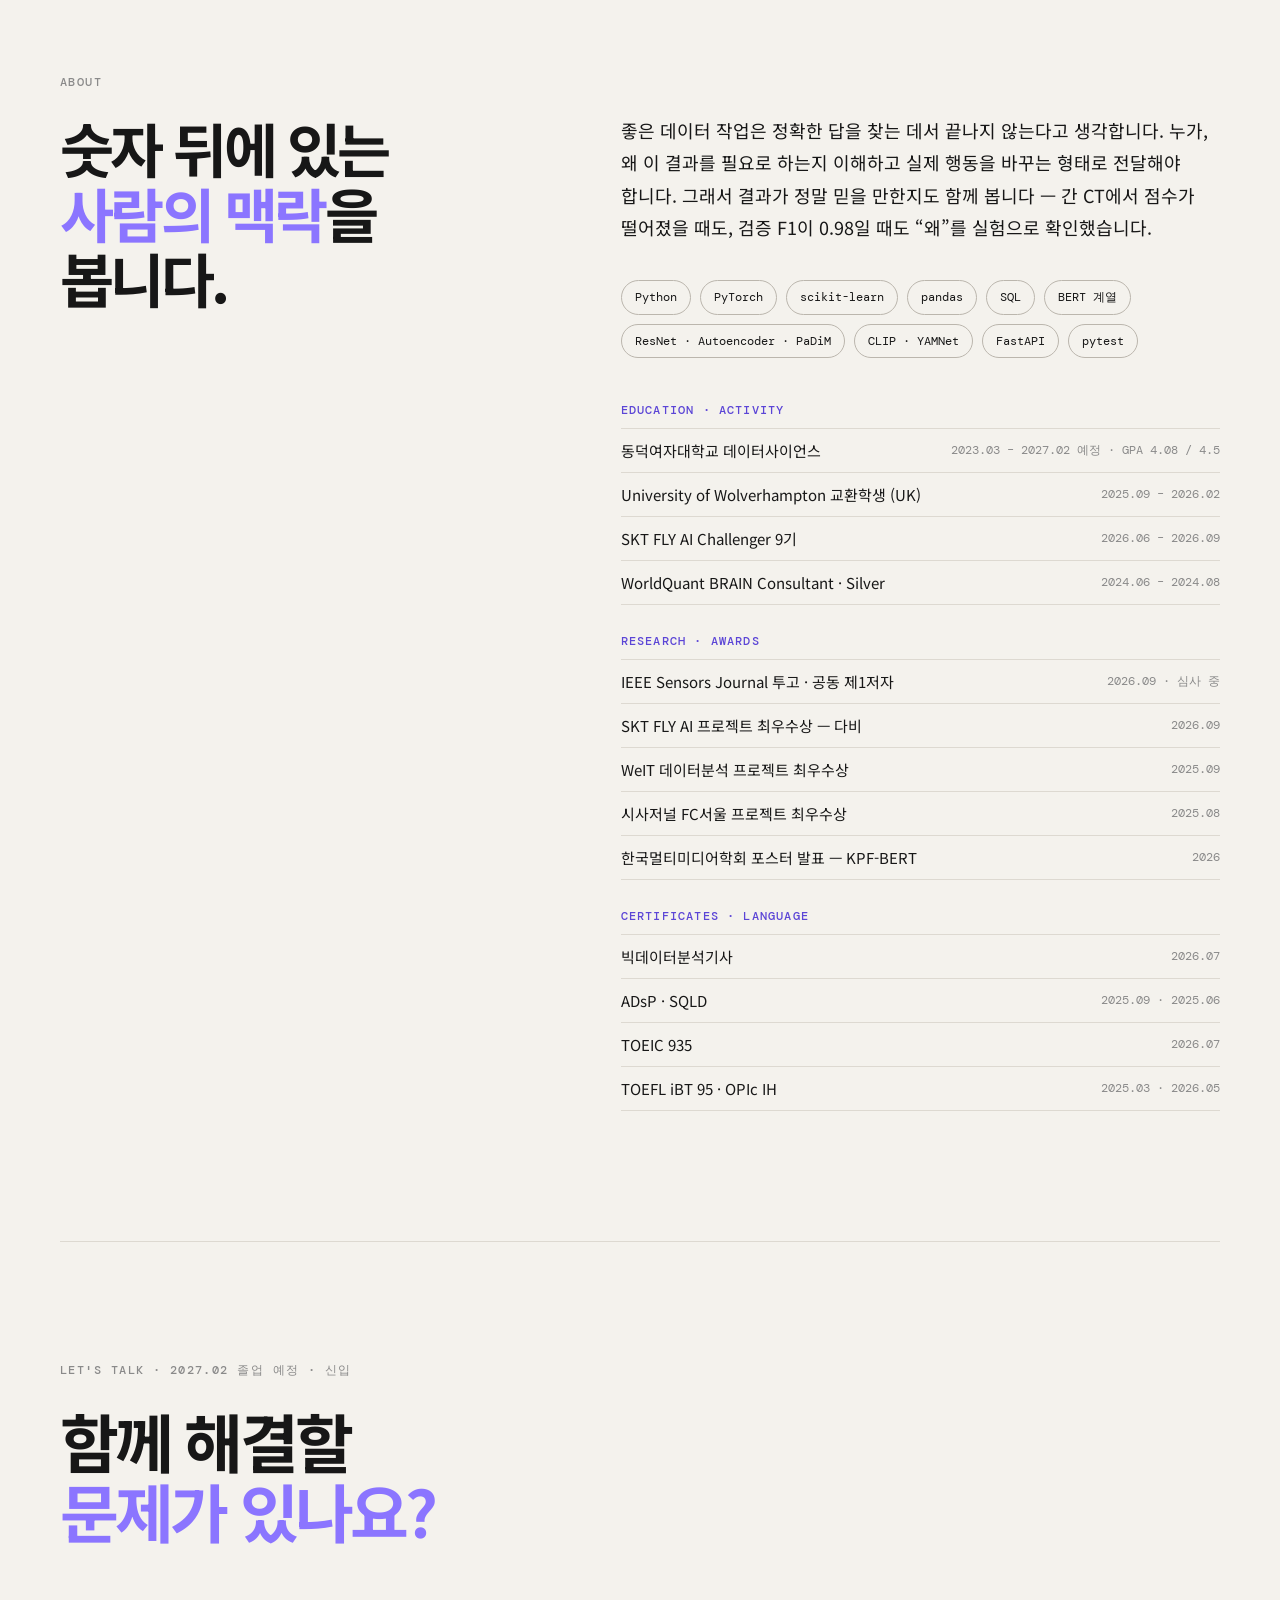
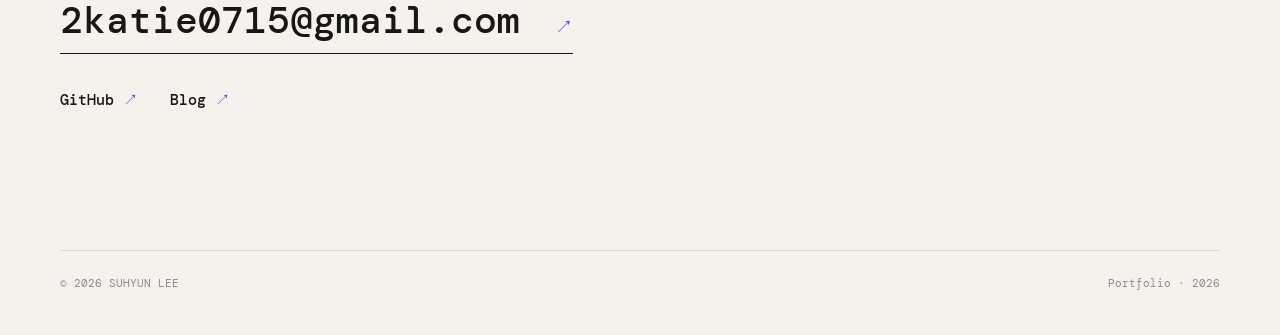
==== commit 02c5fd55: "연락처 이메일 추가, 06·07 프로젝트 숨김, README 추가 Co-Authored-By: Claude Opus 5.5 <noreply@anthropic.com>" ====
--- a/index.html
+++ b/index.html
@@ -109,7 +109,7 @@
 
     <!-- OTHER WORK -->
     <section class="other shell" id="other">
-      <div class="section-heading"><div><p class="eyebrow">OTHER WORK</p><h2>그 밖의 작업</h2></div><span class="count">04—07</span></div>
+      <div class="section-heading"><div><p class="eyebrow">OTHER WORK</p><h2>그 밖의 작업</h2></div><span class="count">04—05</span></div>
       <ul class="other-list">
         <li>
           <span class="num">04</span>
@@ -122,18 +122,6 @@
           <div><h3>scareblock — 트리거 장면 사전 차단</h3><p>유튜브를 3초 늦게 재생하는 동안 점프 스케어를 찾아 먼저 가리는 크롬 확장. 모델·데이터·평가 담당 — 라벨 기준, 평가셋, 주석자 간 일치도, YAMNet · CLIP 실험.</p></div>
           <span class="meta">2026.09–12 · 2인 · 진행 중</span>
           <span class="links"><a href="https://github.com/scareblock/scareblock" target="_blank" rel="noopener">GitHub ↗</a></span>
-        </li>
-        <li>
-          <span class="num">06</span>
-          <div><h3>신용카드 고객 이탈 예측 · 세그먼트</h3><p>WeIT 데이터분석 프로젝트, Random Forest. <!-- TODO: 데이터 규모 · 본인 역할 · 성능 지표 --></p></div>
-          <span class="meta">2025.04–09 · 최우수상</span>
-          <span class="links"></span>
-        </li>
-        <li>
-          <span class="num">07</span>
-          <div><h3>FC서울 팬 확대 마케팅 기획</h3><p>시사저널 프로젝트, 데이터 분석 담당. <!-- TODO: 분석 데이터 · 핵심 인사이트 --></p></div>
-          <span class="meta">2025.03–08 · 최우수상</span>
-          <span class="links"></span>
         </li>
       </ul>
     </section>
@@ -174,13 +162,10 @@
     <section class="contact shell" id="contact">
       <p class="eyebrow">LET'S TALK · 2027.02 졸업 예정 · 신입</p>
       <h2>함께 해결할<br><em>문제가 있나요?</em></h2>
-      <!-- TODO: 실제 이메일로 교체 (href="mailto:...") -->
-      <!-- <a class="contact-mail" href="mailto:EMAIL">EMAIL <span class="arrow">↗</span></a> -->
+      <a class="contact-mail" href="mailto:2katie0715@gmail.com">2katie0715@gmail.com <span class="arrow">↗</span></a>
       <ul class="contact-links">
         <li><a href="https://github.com/nocked115" target="_blank" rel="noopener">GitHub <span>↗</span></a></li>
         <li><a href="https://velog.io/@hyunnnsle/posts" target="_blank" rel="noopener">Blog <span>↗</span></a></li>
-        <!-- TODO: 이력서 PDF 링크 -->
-        <!-- <li><a href="RESUME.pdf" target="_blank" rel="noopener">Resume <span>↗</span></a></li> -->
       </ul>
     </section>
   </main>
--- a/style.css
+++ b/style.css
@@ -111,6 +111,7 @@
 
 /* CONTACT */
 .contact { padding: 120px 0 140px; border-top: 1px solid var(--line); }
+.contact-mail span.arrow { color: var(--violet-ink); margin-left: 12px; }
 .contact-mail { display: inline-block; margin-top: 50px; font: 500 clamp(22px, 3vw, 40px) 'DM Mono'; border-bottom: 1px solid var(--ink); padding-bottom: 8px; }
 .contact-links { list-style: none; padding: 0; margin: 36px 0 0; display: flex; gap: 32px; flex-wrap: wrap; font: 500 15px 'DM Mono'; }
 .contact-links span { color: var(--violet-ink); }
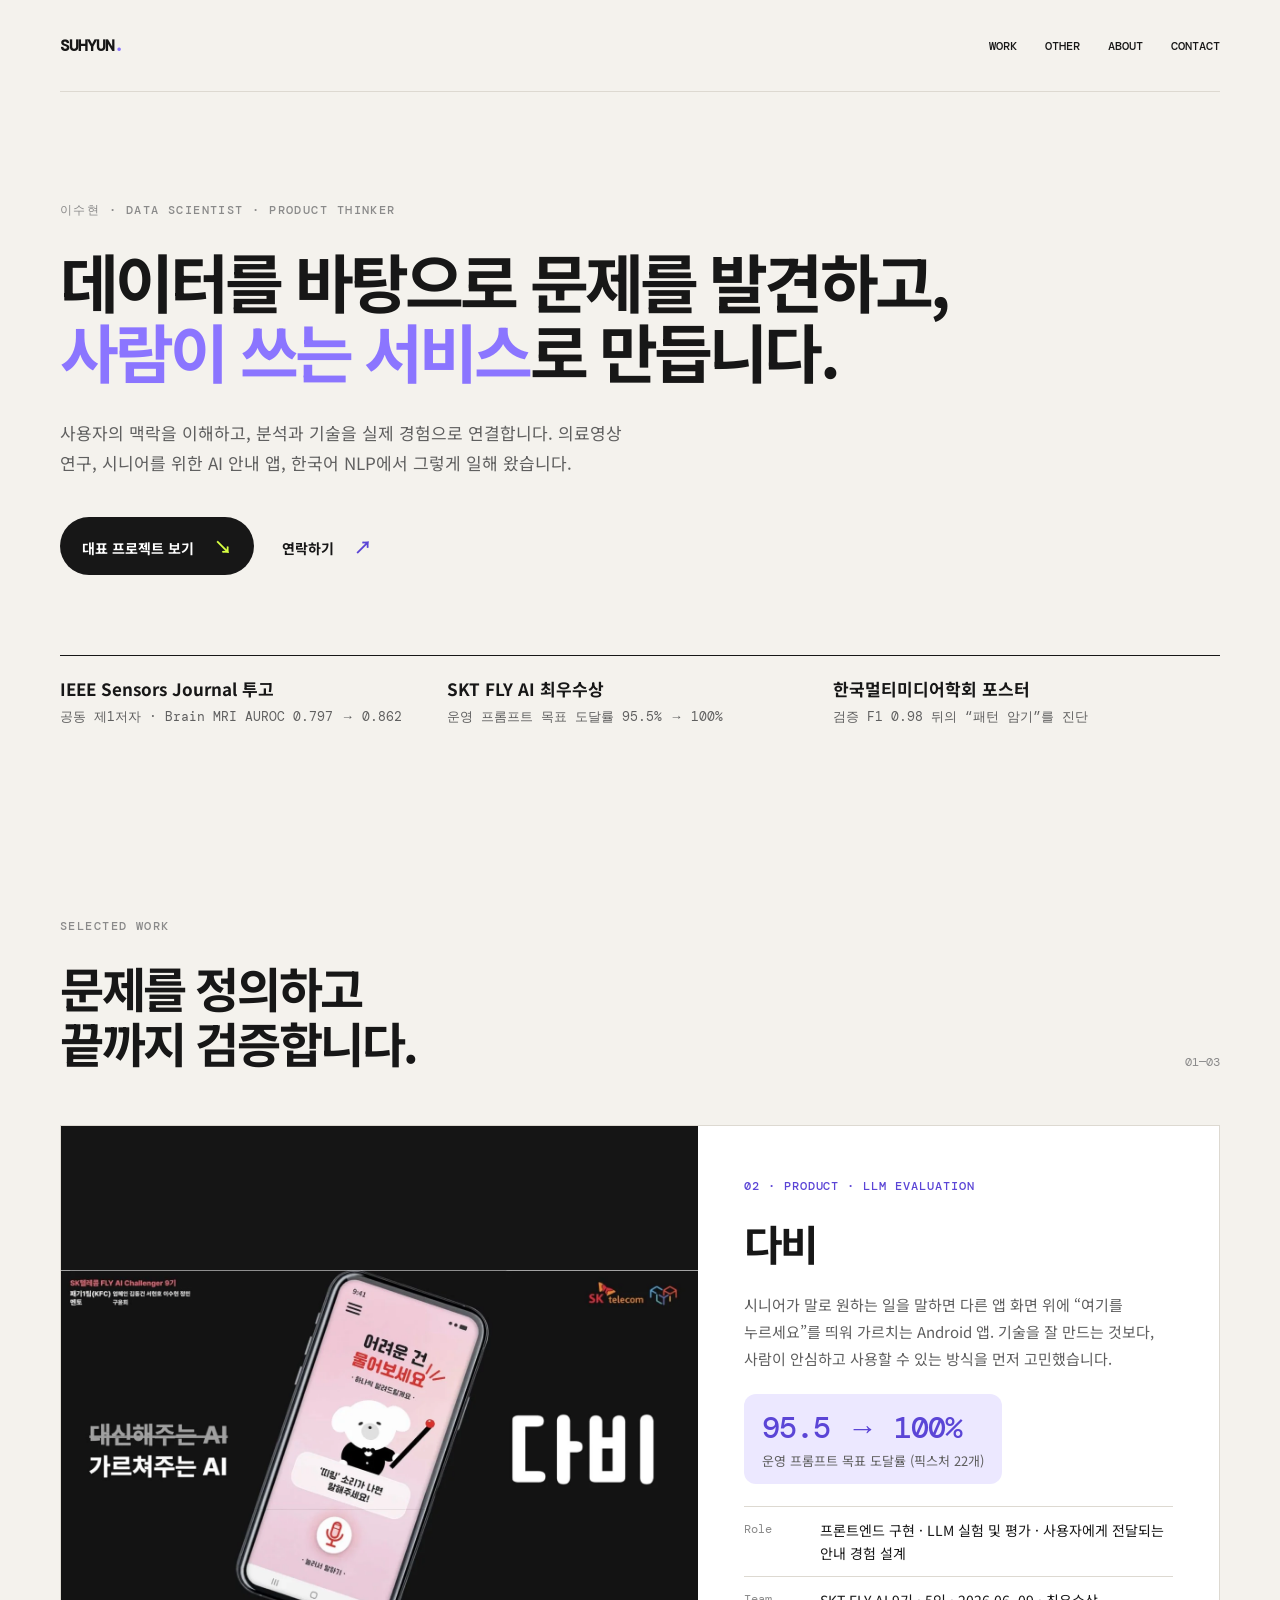
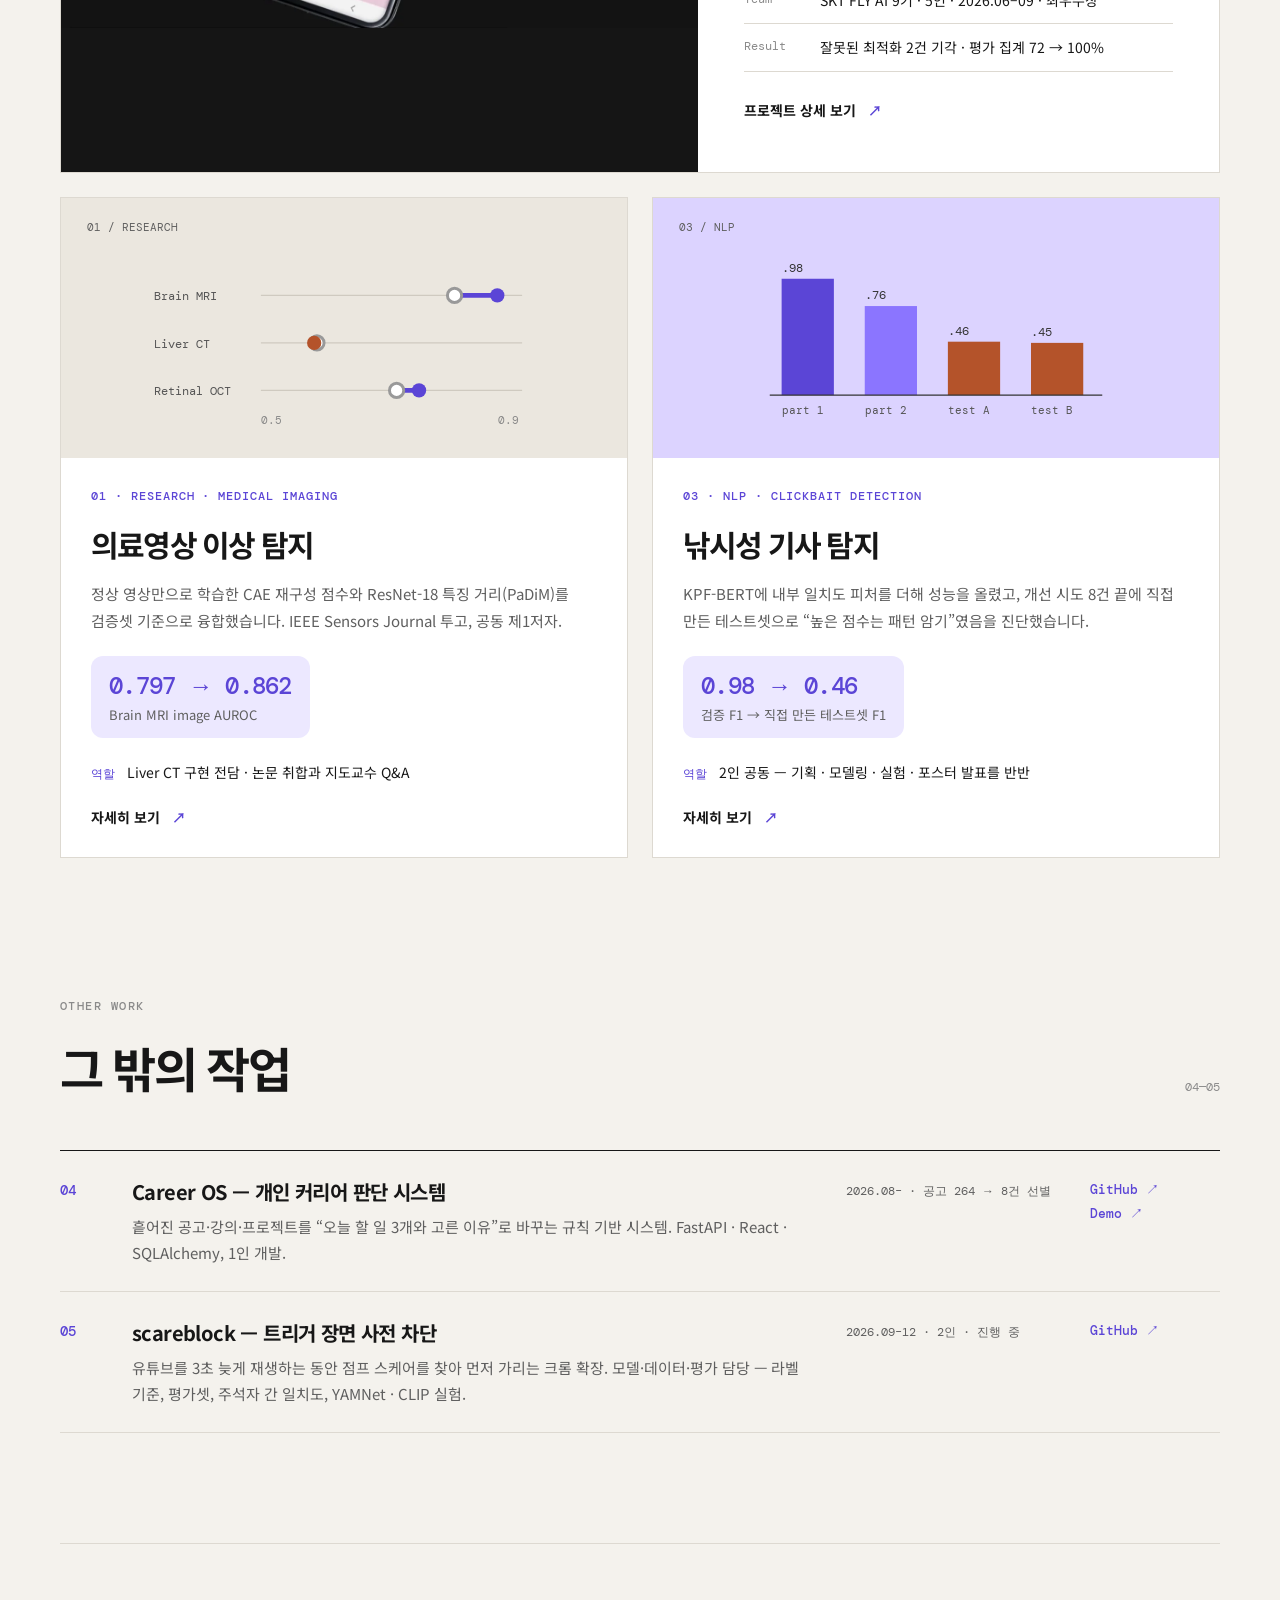
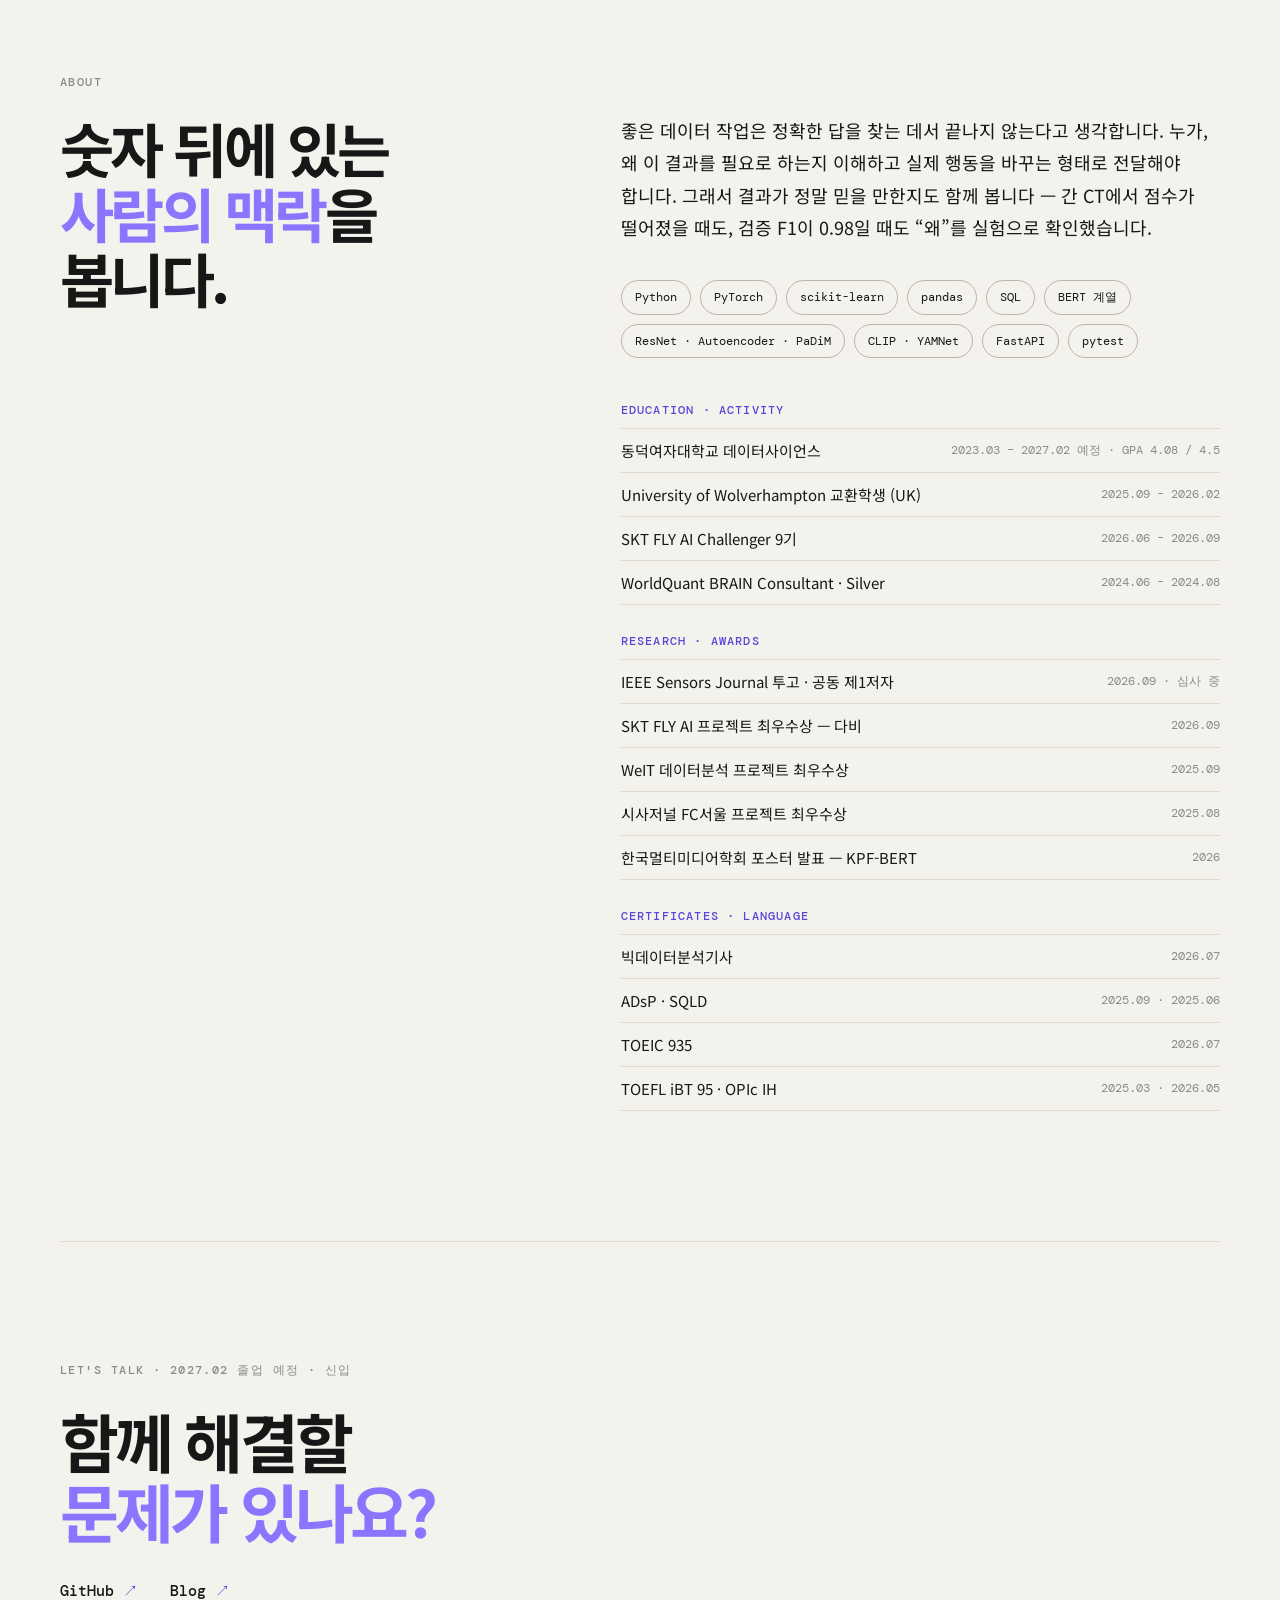
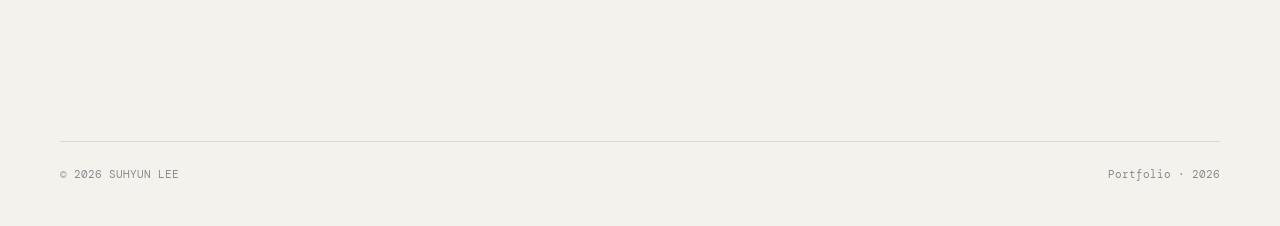
==== commit a992ed7e: "연락처 이메일 잠시 내림 — 채용 제출 규정(개인정보 제외) Co-Authored-By: Claude Opus 5.5 <noreply@anthropic.com>" ====
--- a/index.html
+++ b/index.html
@@ -162,7 +162,6 @@
     <section class="contact shell" id="contact">
       <p class="eyebrow">LET'S TALK · 2027.02 졸업 예정 · 신입</p>
       <h2>함께 해결할<br><em>문제가 있나요?</em></h2>
-      <a class="contact-mail" href="mailto:2katie0715@gmail.com">2katie0715@gmail.com <span class="arrow">↗</span></a>
       <ul class="contact-links">
         <li><a href="https://github.com/nocked115" target="_blank" rel="noopener">GitHub <span>↗</span></a></li>
         <li><a href="https://velog.io/@hyunnnsle/posts" target="_blank" rel="noopener">Blog <span>↗</span></a></li>
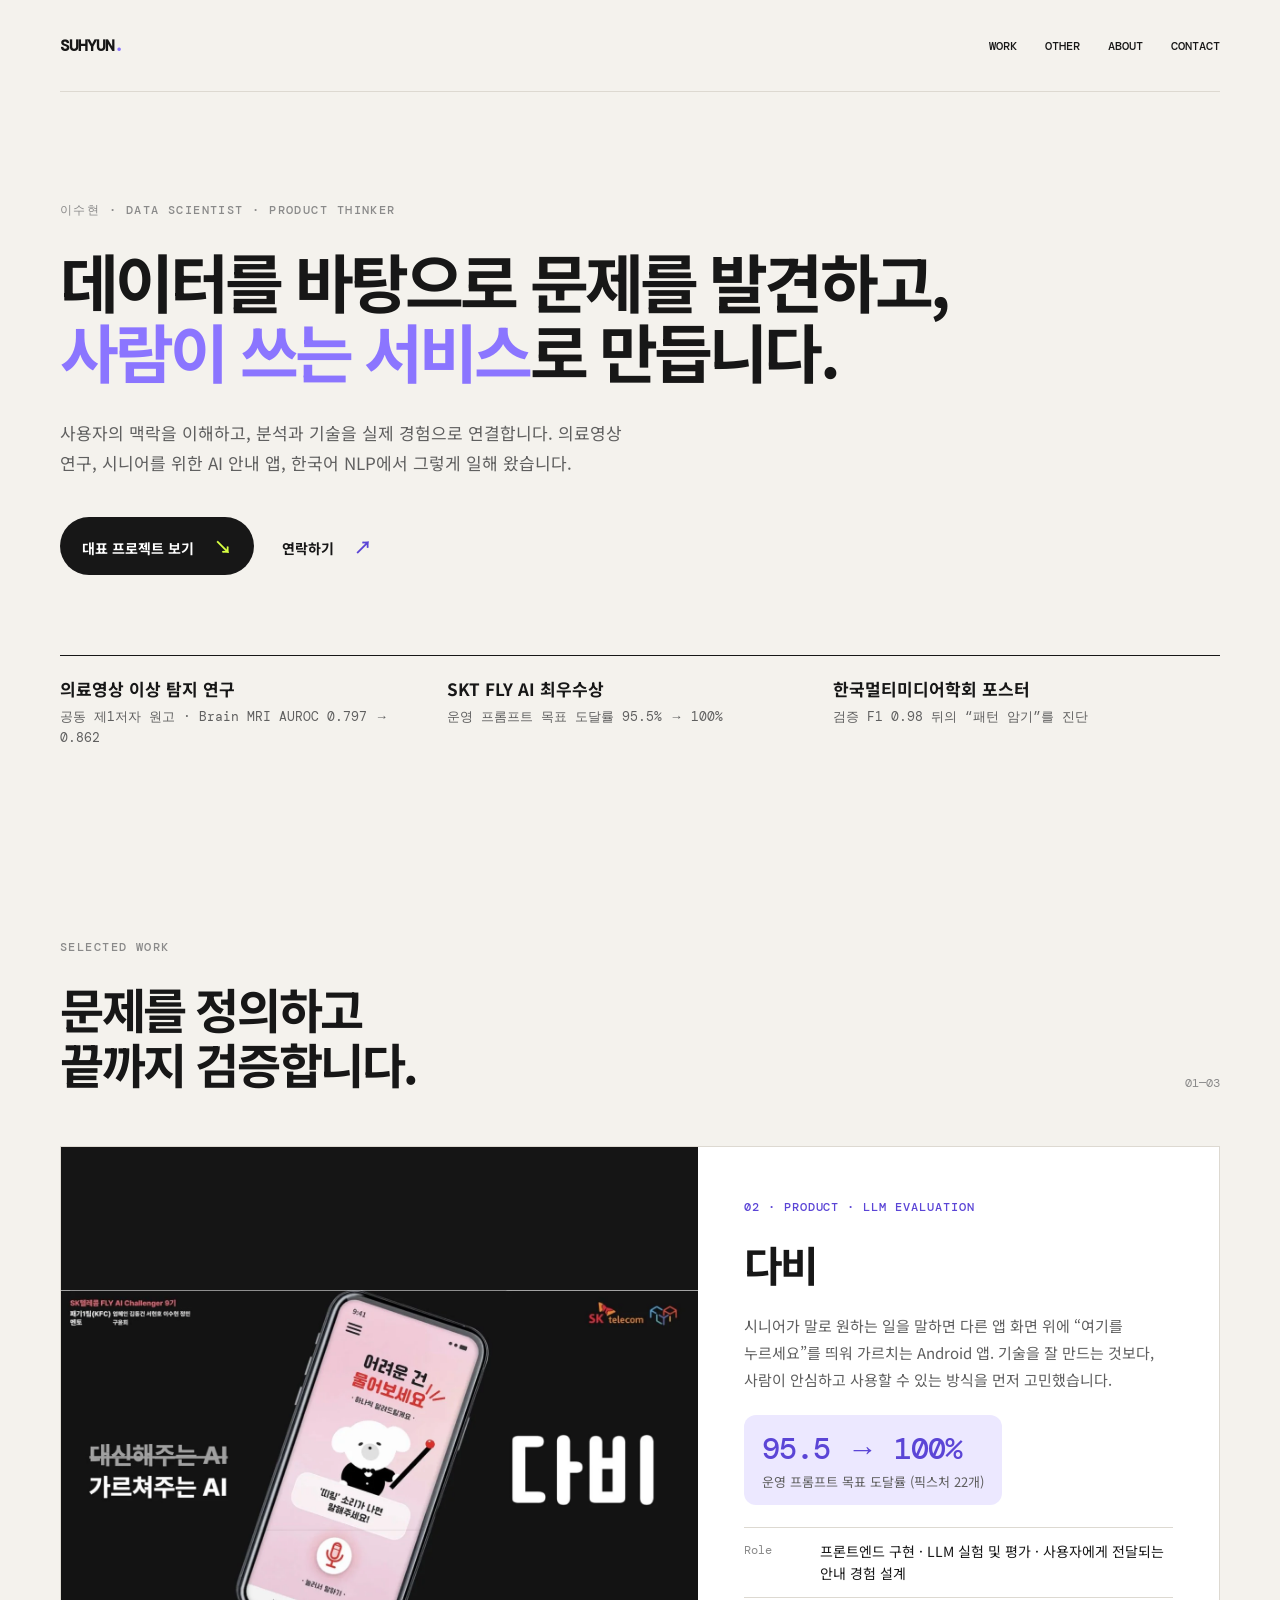
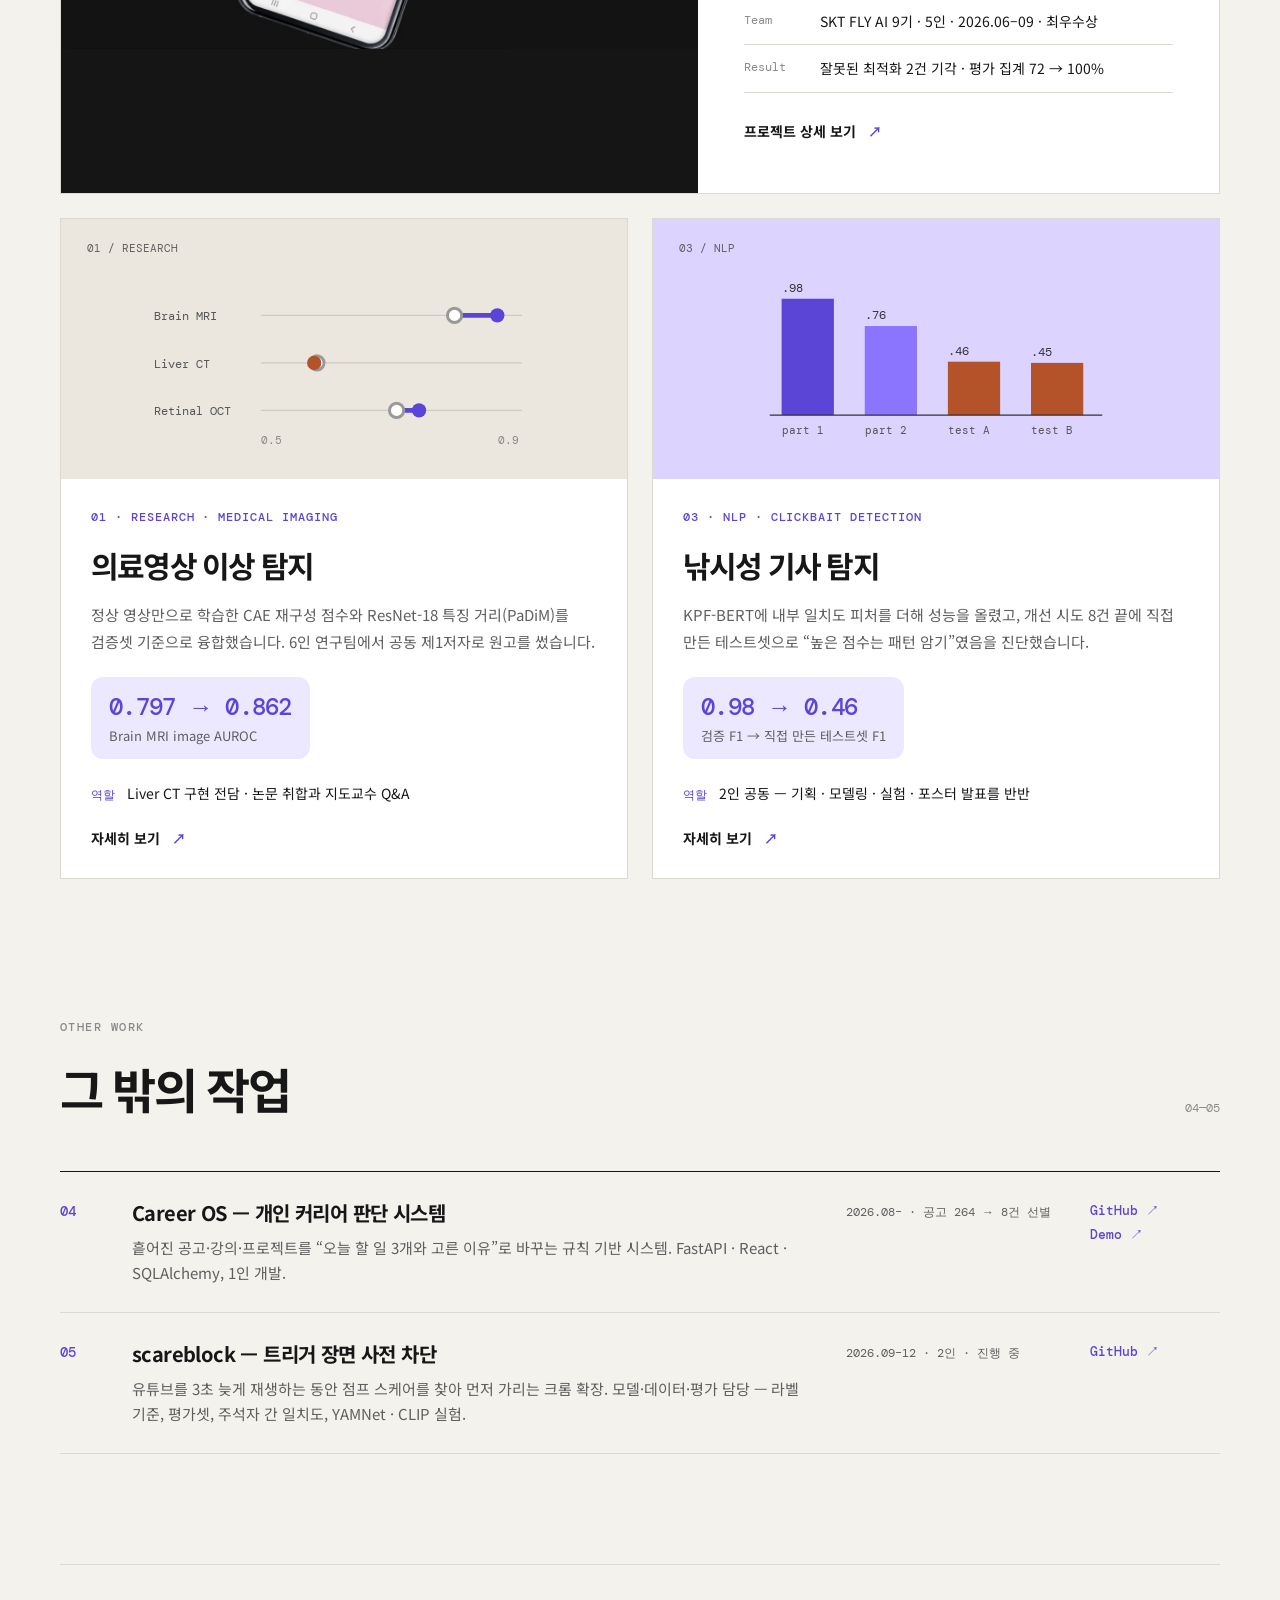
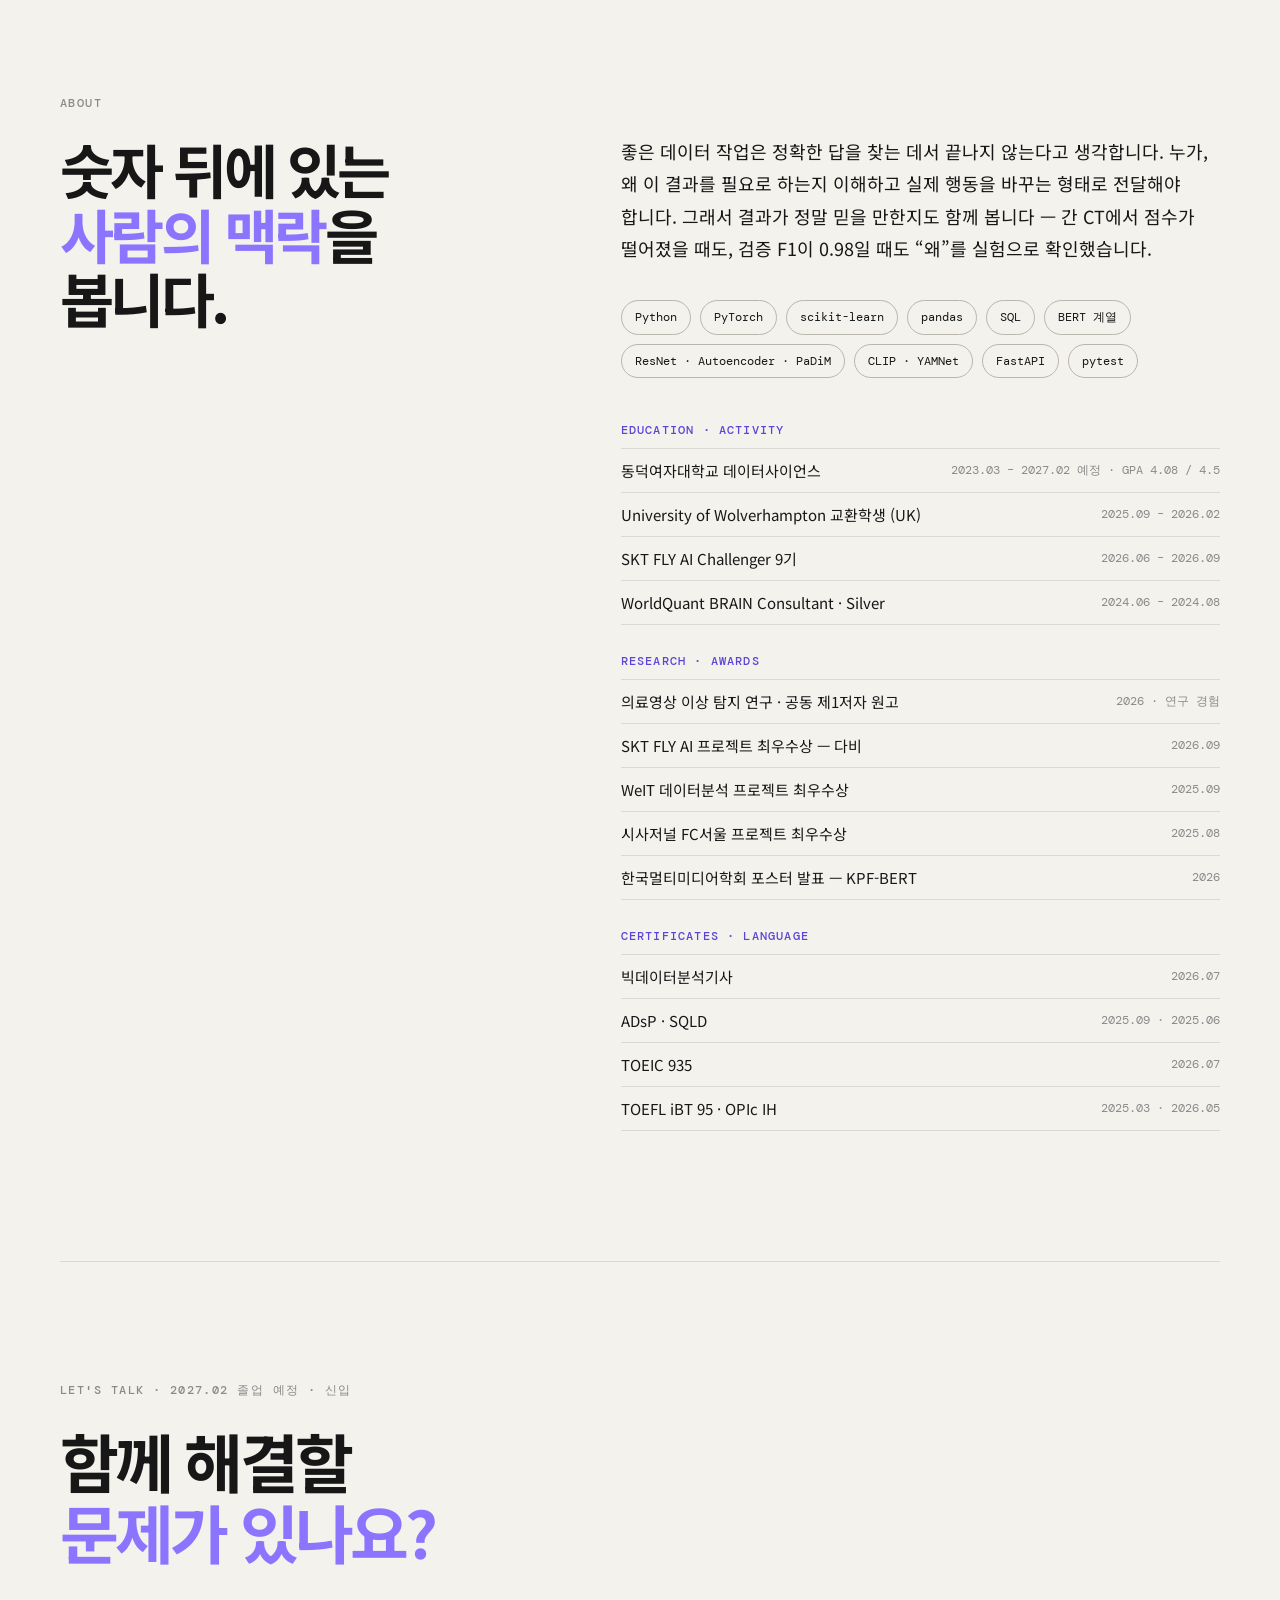
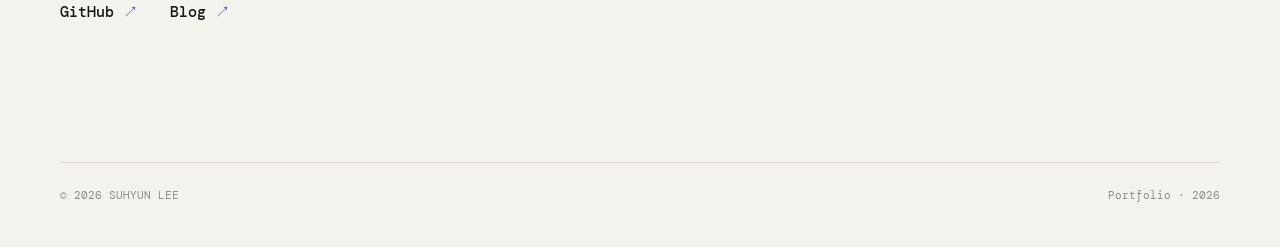
==== commit c8356e6a: "IEEE Sensors 논문 '심사 중' 표기 수정 — 게재 거절, 연구 경험으로 표기 Co-Authored-By: Claude Opus 5.5 <noreply@anthropic." ====
--- a/index.html
+++ b/index.html
@@ -26,7 +26,7 @@
       <p class="intro">사용자의 맥락을 이해하고, 분석과 기술을 실제 경험으로 연결합니다. 의료영상 연구, 시니어를 위한 AI 안내 앱, 한국어 NLP에서 그렇게 일해 왔습니다.</p>
       <div class="hero-actions"><a class="button primary" href="#work">대표 프로젝트 보기 <span>↘</span></a><a class="text-link" href="#contact">연락하기 <span>↗</span></a></div>
       <ul class="proof" aria-label="대표 성과">
-        <li><b>IEEE Sensors Journal 투고</b><span>공동 제1저자 · Brain MRI AUROC 0.797 → 0.862</span></li>
+        <li><b>의료영상 이상 탐지 연구</b><span>공동 제1저자 원고 · Brain MRI AUROC 0.797 → 0.862</span></li>
         <li><b>SKT FLY AI 최우수상</b><span>운영 프롬프트 목표 도달률 95.5% → 100%</span></li>
         <li><b>한국멀티미디어학회 포스터</b><span>검증 F1 0.98 뒤의 “패턴 암기”를 진단</span></li>
       </ul>
@@ -74,7 +74,7 @@
           <div class="project-copy">
             <p class="project-type">01 · RESEARCH · MEDICAL IMAGING</p>
             <h3>의료영상 이상 탐지</h3>
-            <p>정상 영상만으로 학습한 CAE 재구성 점수와 ResNet-18 특징 거리(PaDiM)를 검증셋 기준으로 융합했습니다. IEEE Sensors Journal 투고, 공동 제1저자.</p>
+            <p>정상 영상만으로 학습한 CAE 재구성 점수와 ResNet-18 특징 거리(PaDiM)를 검증셋 기준으로 융합했습니다. 6인 연구팀에서 공동 제1저자로 원고를 썼습니다.</p>
             <div class="kpi small"><b>0.797 → 0.862</b><span>Brain MRI image AUROC</span></div>
             <p class="role"><b>역할</b> Liver CT 구현 전담 · 논문 취합과 지도교수 Q&amp;A</p>
             <a class="arrow-link" href="projects/anomaly-detection.html">자세히 보기 <span>↗</span></a>
@@ -142,7 +142,7 @@
             <li>WorldQuant BRAIN Consultant · Silver <small>2024.06 – 2024.08</small></li>
           </ul></div>
           <div><h4>Research · Awards</h4><ul>
-            <li>IEEE Sensors Journal 투고 · 공동 제1저자 <small>2026.09 · 심사 중</small></li>
+            <li>의료영상 이상 탐지 연구 · 공동 제1저자 원고 <small>2026 · 연구 경험</small></li>
             <li>SKT FLY AI 프로젝트 최우수상 — 다비 <small>2026.09</small></li>
             <li>WeIT 데이터분석 프로젝트 최우수상 <small>2025.09</small></li>
             <li>시사저널 FC서울 프로젝트 최우수상 <small>2025.08</small></li>
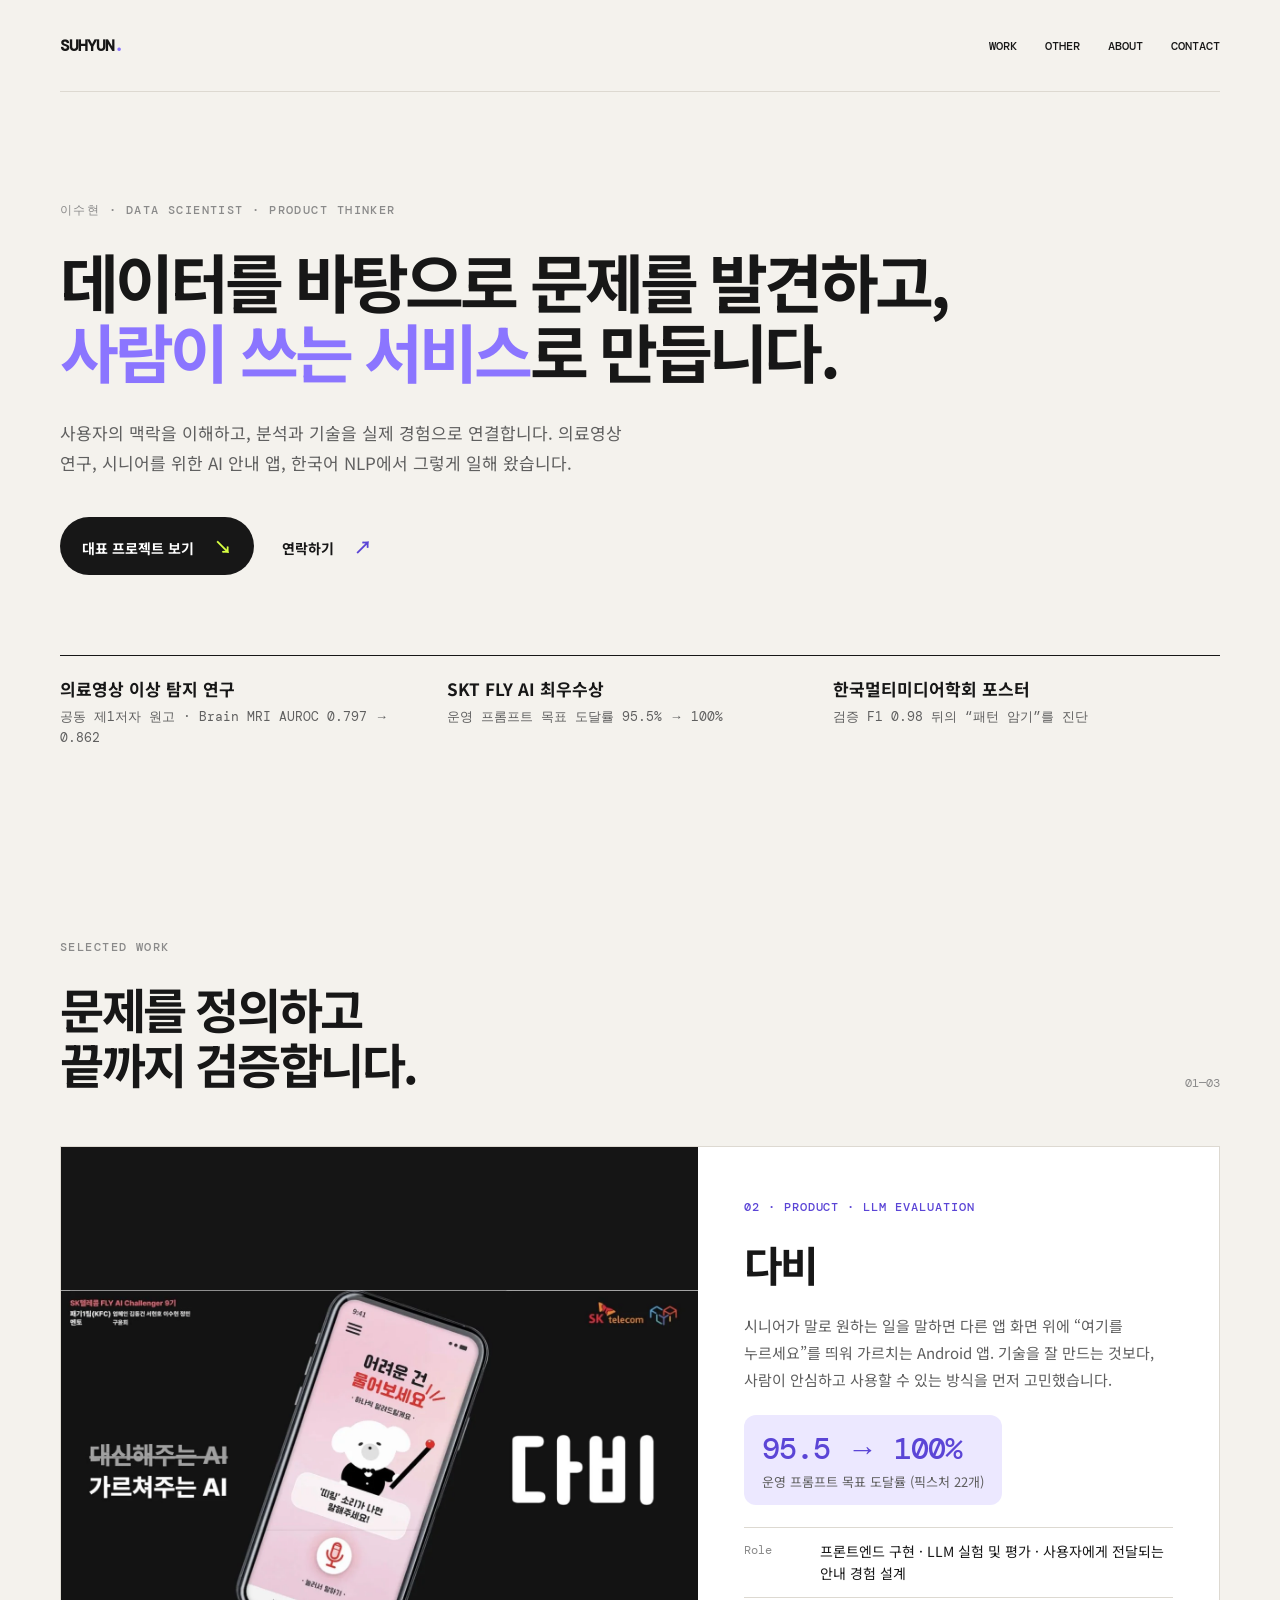
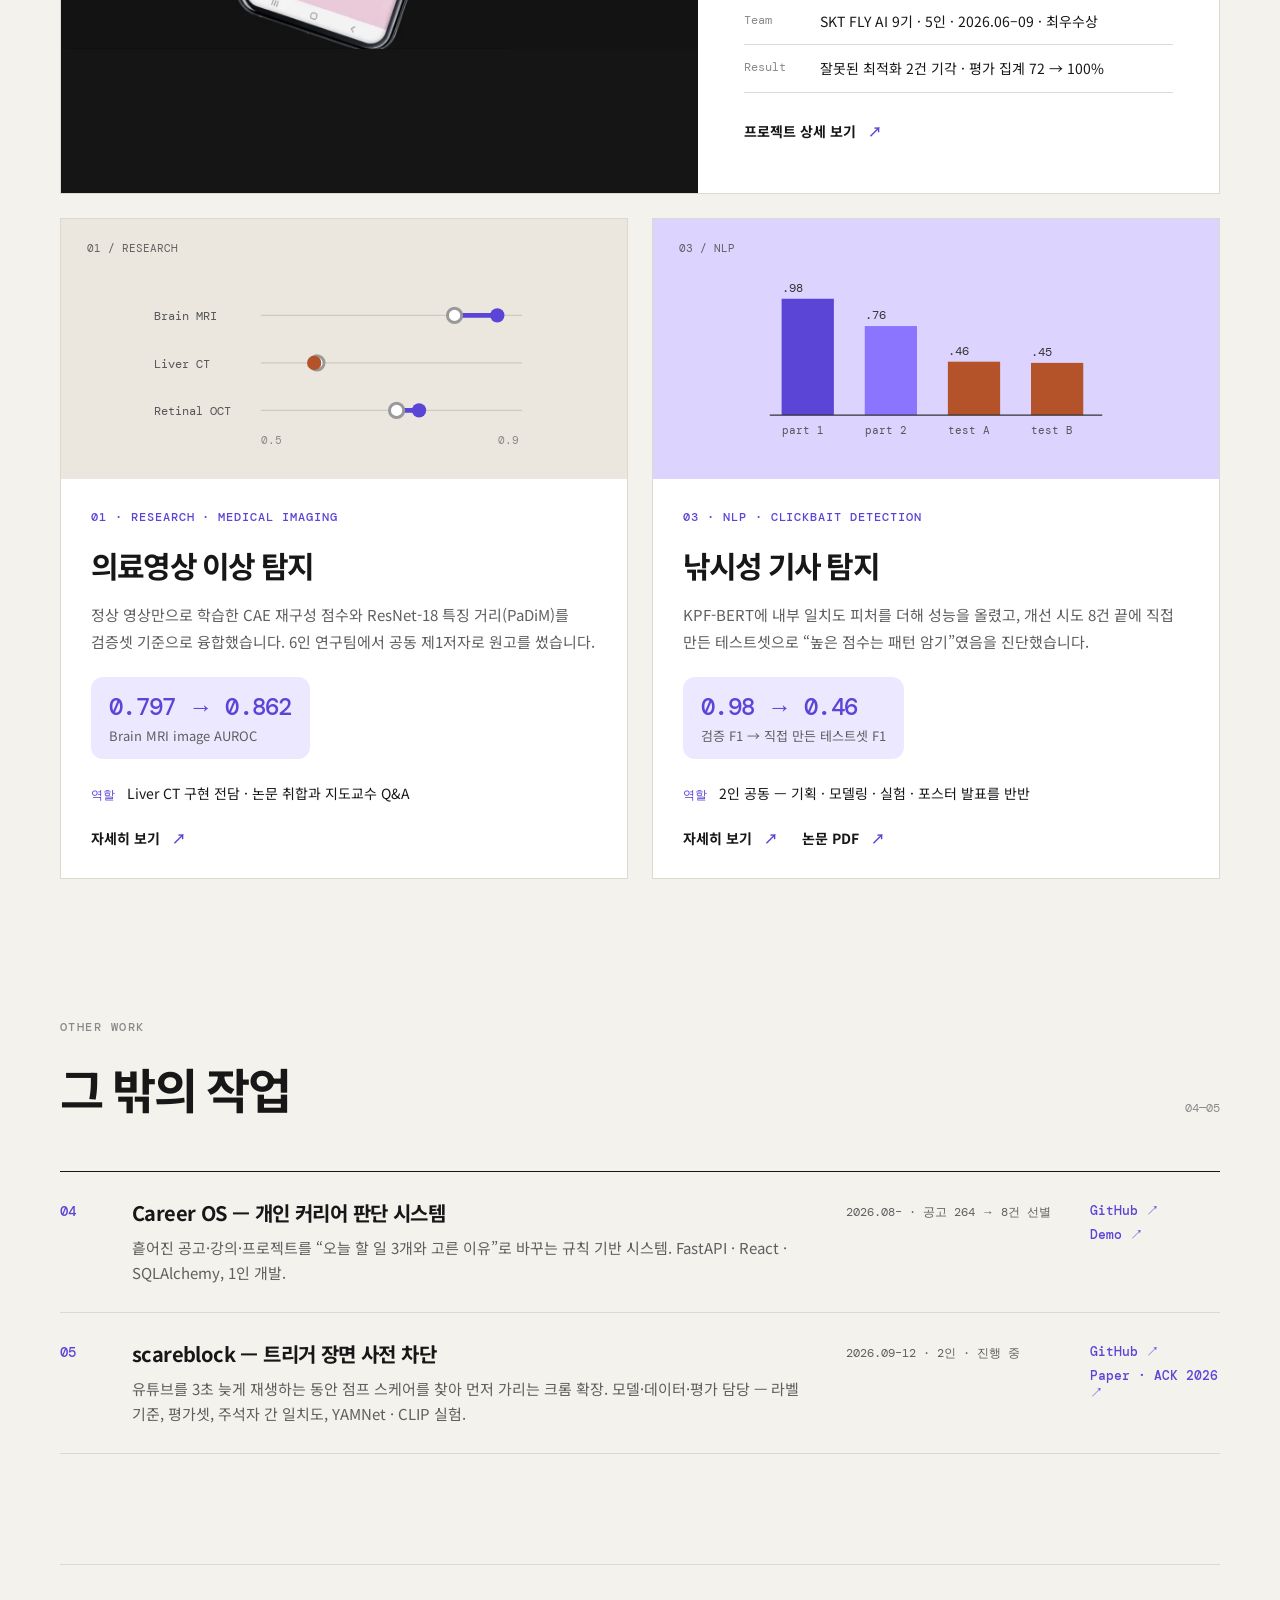
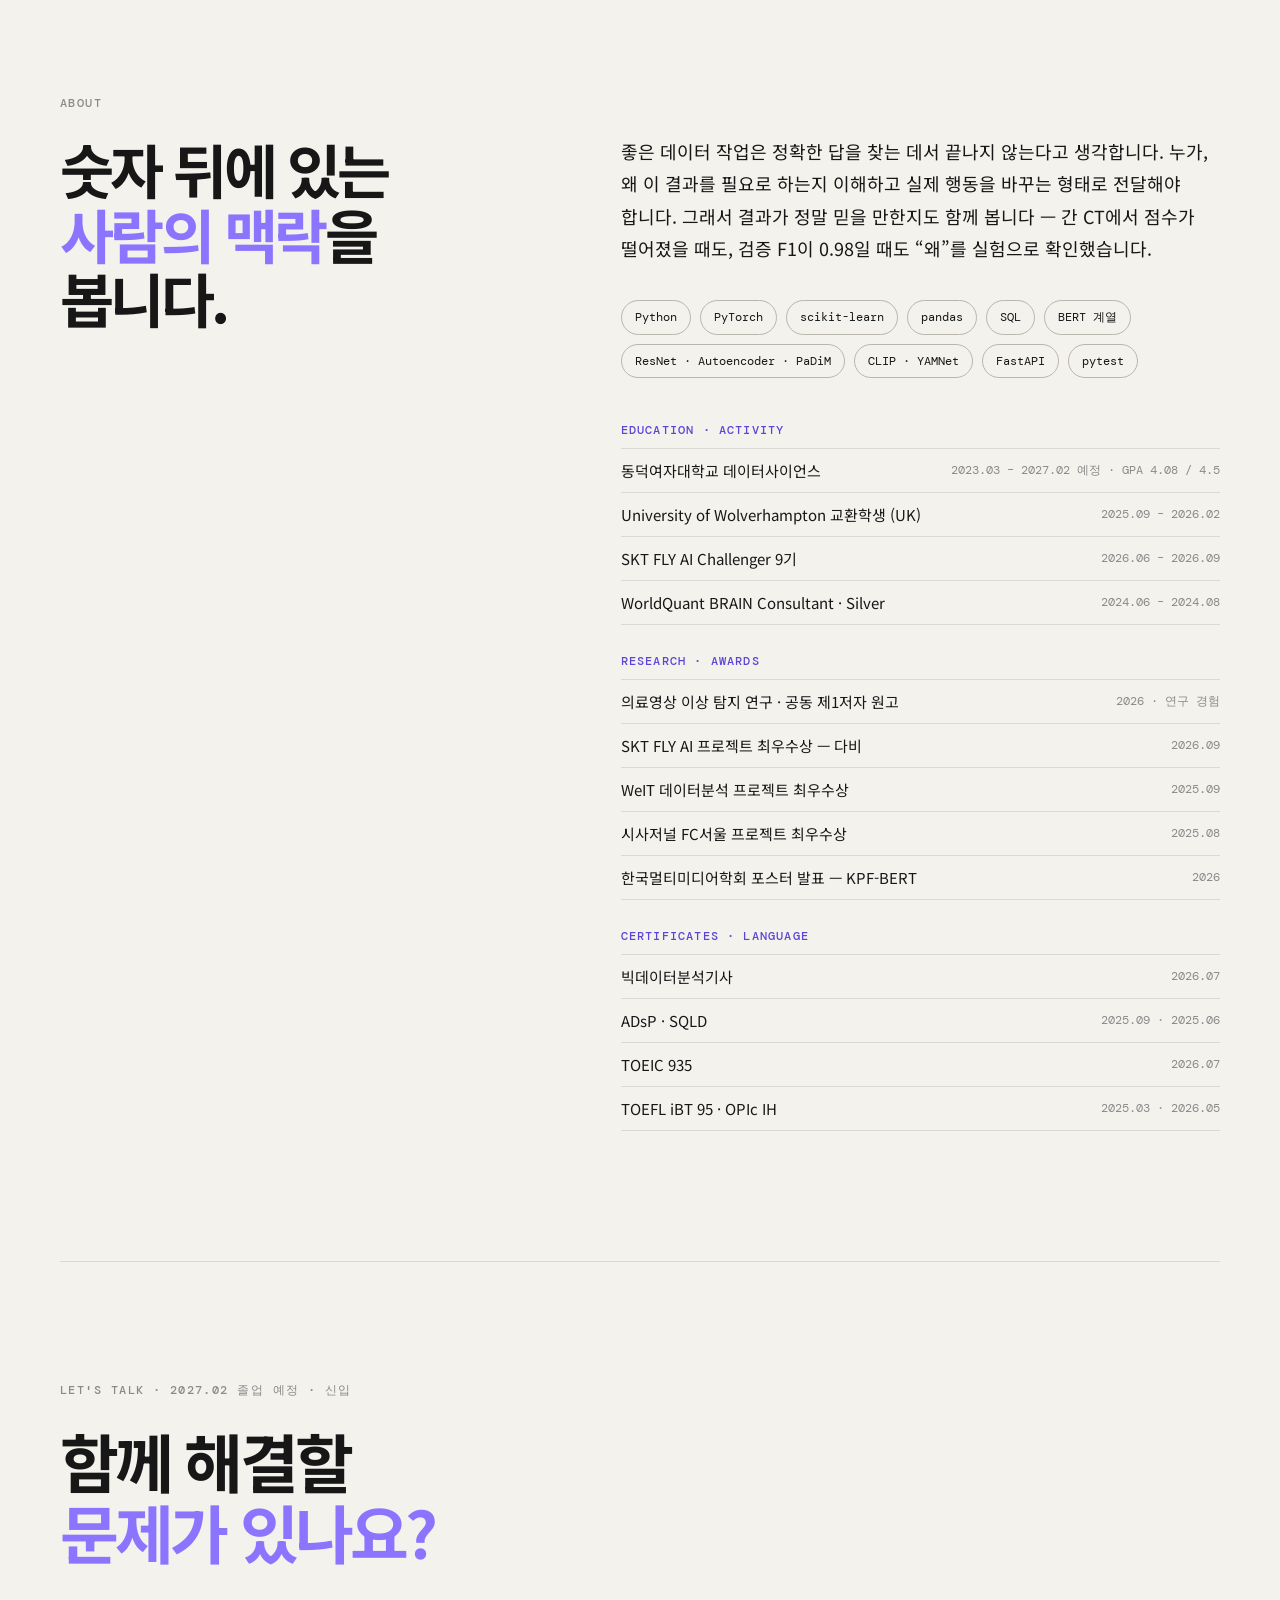
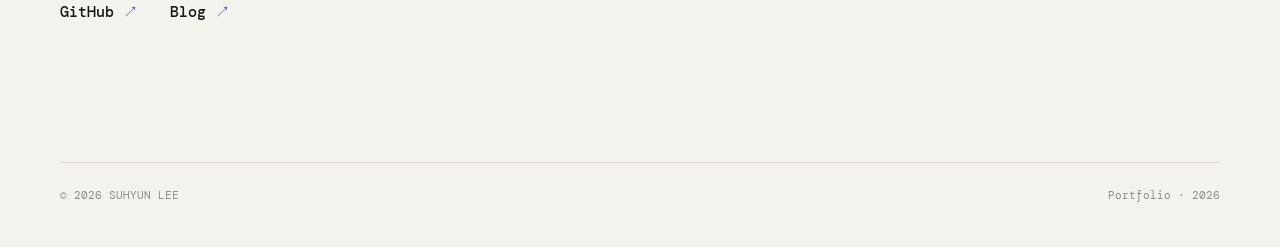
==== commit e9f3f7ae: "논문 PDF 2편 추가 (한국멀티미디어학회 2026, ACK 2026) — 저자 이메일 제거본 Co-Authored-By: Claude Opus 5.5 <noreply@anthro" ====
--- a/index.html
+++ b/index.html
@@ -101,7 +101,10 @@
             <p>KPF-BERT에 내부 일치도 피처를 더해 성능을 올렸고, 개선 시도 8건 끝에 직접 만든 테스트셋으로 “높은 점수는 패턴 암기”였음을 진단했습니다.</p>
             <div class="kpi small"><b>0.98 → 0.46</b><span>검증 F1 → 직접 만든 테스트셋 F1</span></div>
             <p class="role"><b>역할</b> 2인 공동 — 기획 · 모델링 · 실험 · 포스터 발표를 반반</p>
-            <a class="arrow-link" href="projects/clickbait.html">자세히 보기 <span>↗</span></a>
+            <div style="margin-top:auto;display:flex;gap:24px;flex-wrap:wrap">
+              <a class="arrow-link" href="projects/clickbait.html">자세히 보기 <span>↗</span></a>
+              <a class="arrow-link" href="papers/KMMS2026_Clickbait_KPF-BERT.pdf" target="_blank" rel="noopener">논문 PDF <span>↗</span></a>
+            </div>
           </div>
         </article>
       </div>
@@ -121,7 +124,7 @@
           <span class="num">05</span>
           <div><h3>scareblock — 트리거 장면 사전 차단</h3><p>유튜브를 3초 늦게 재생하는 동안 점프 스케어를 찾아 먼저 가리는 크롬 확장. 모델·데이터·평가 담당 — 라벨 기준, 평가셋, 주석자 간 일치도, YAMNet · CLIP 실험.</p></div>
           <span class="meta">2026.09–12 · 2인 · 진행 중</span>
-          <span class="links"><a href="https://github.com/scareblock/scareblock" target="_blank" rel="noopener">GitHub ↗</a></span>
+          <span class="links"><a href="https://github.com/scareblock/scareblock" target="_blank" rel="noopener">GitHub ↗</a><a href="papers/ACK2026_PreExposure_Intervention.pdf" target="_blank" rel="noopener">Paper · ACK 2026 ↗</a></span>
         </li>
       </ul>
     </section>
